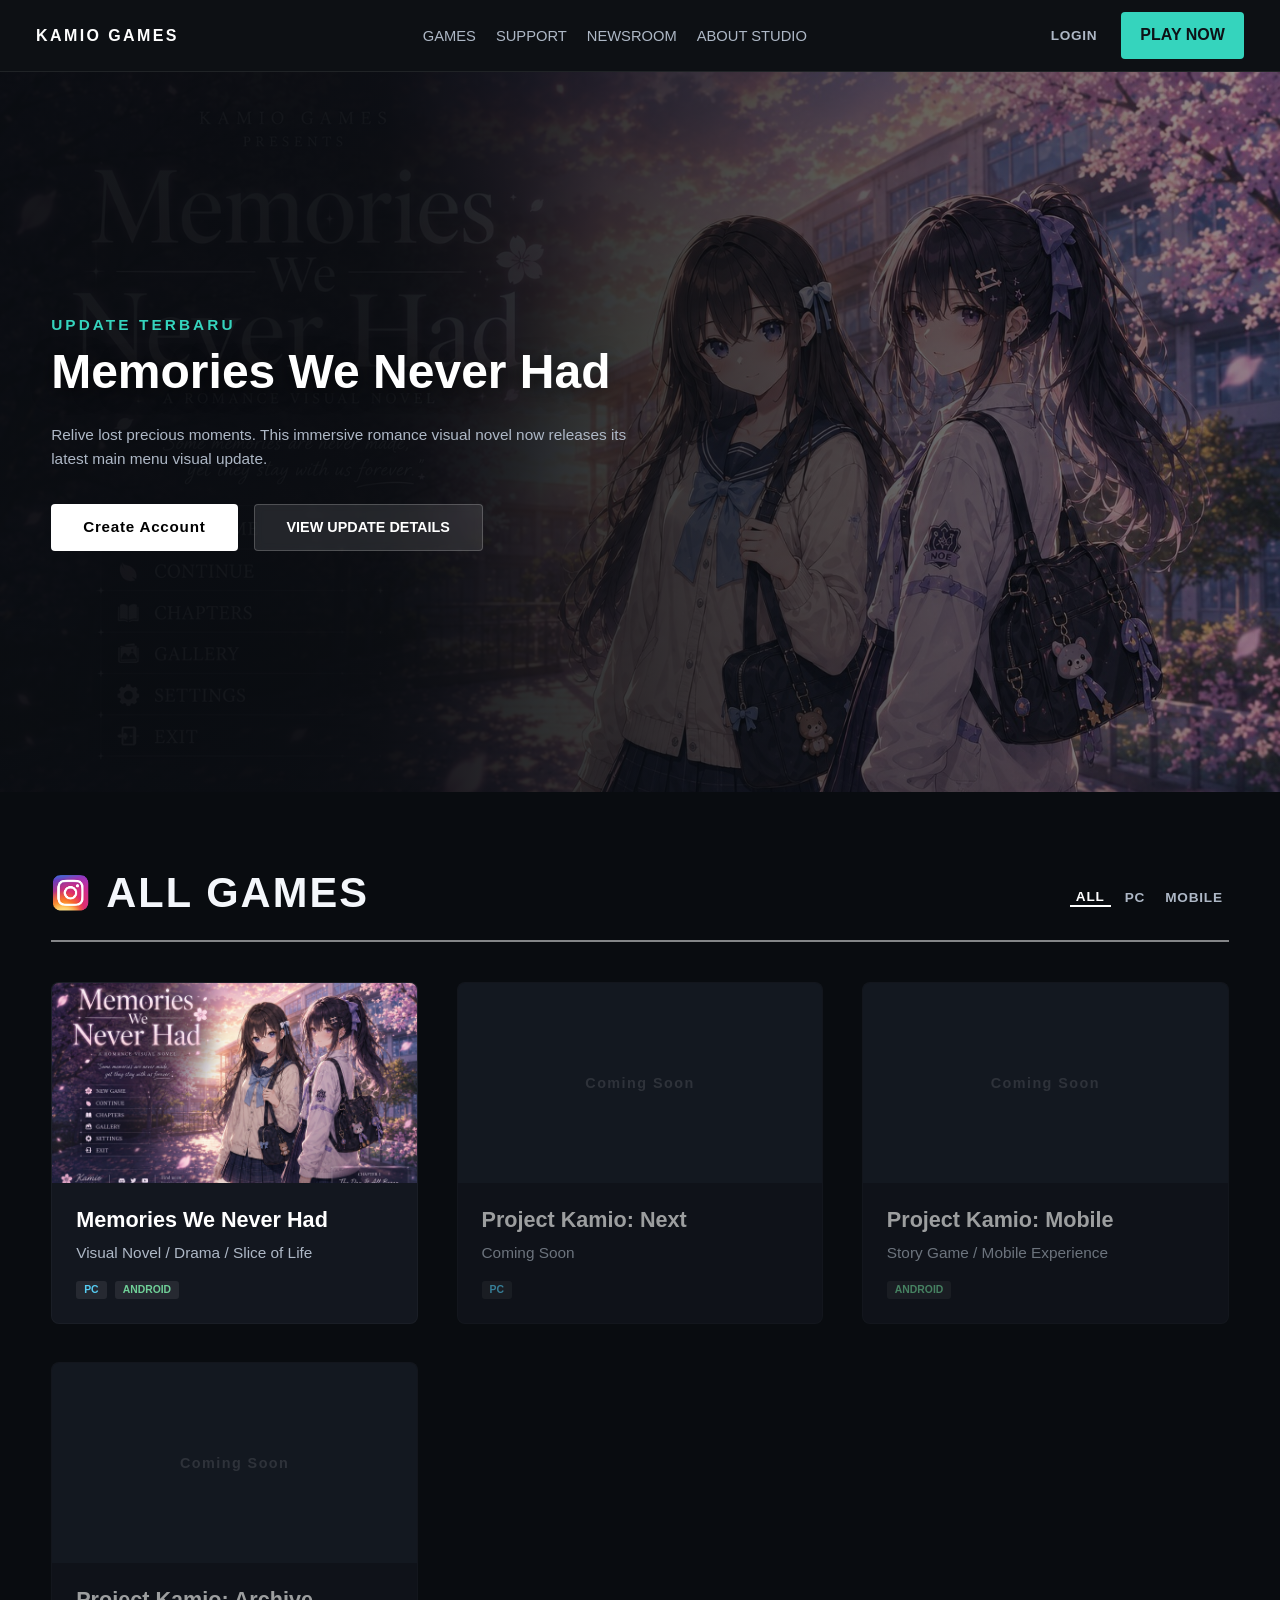
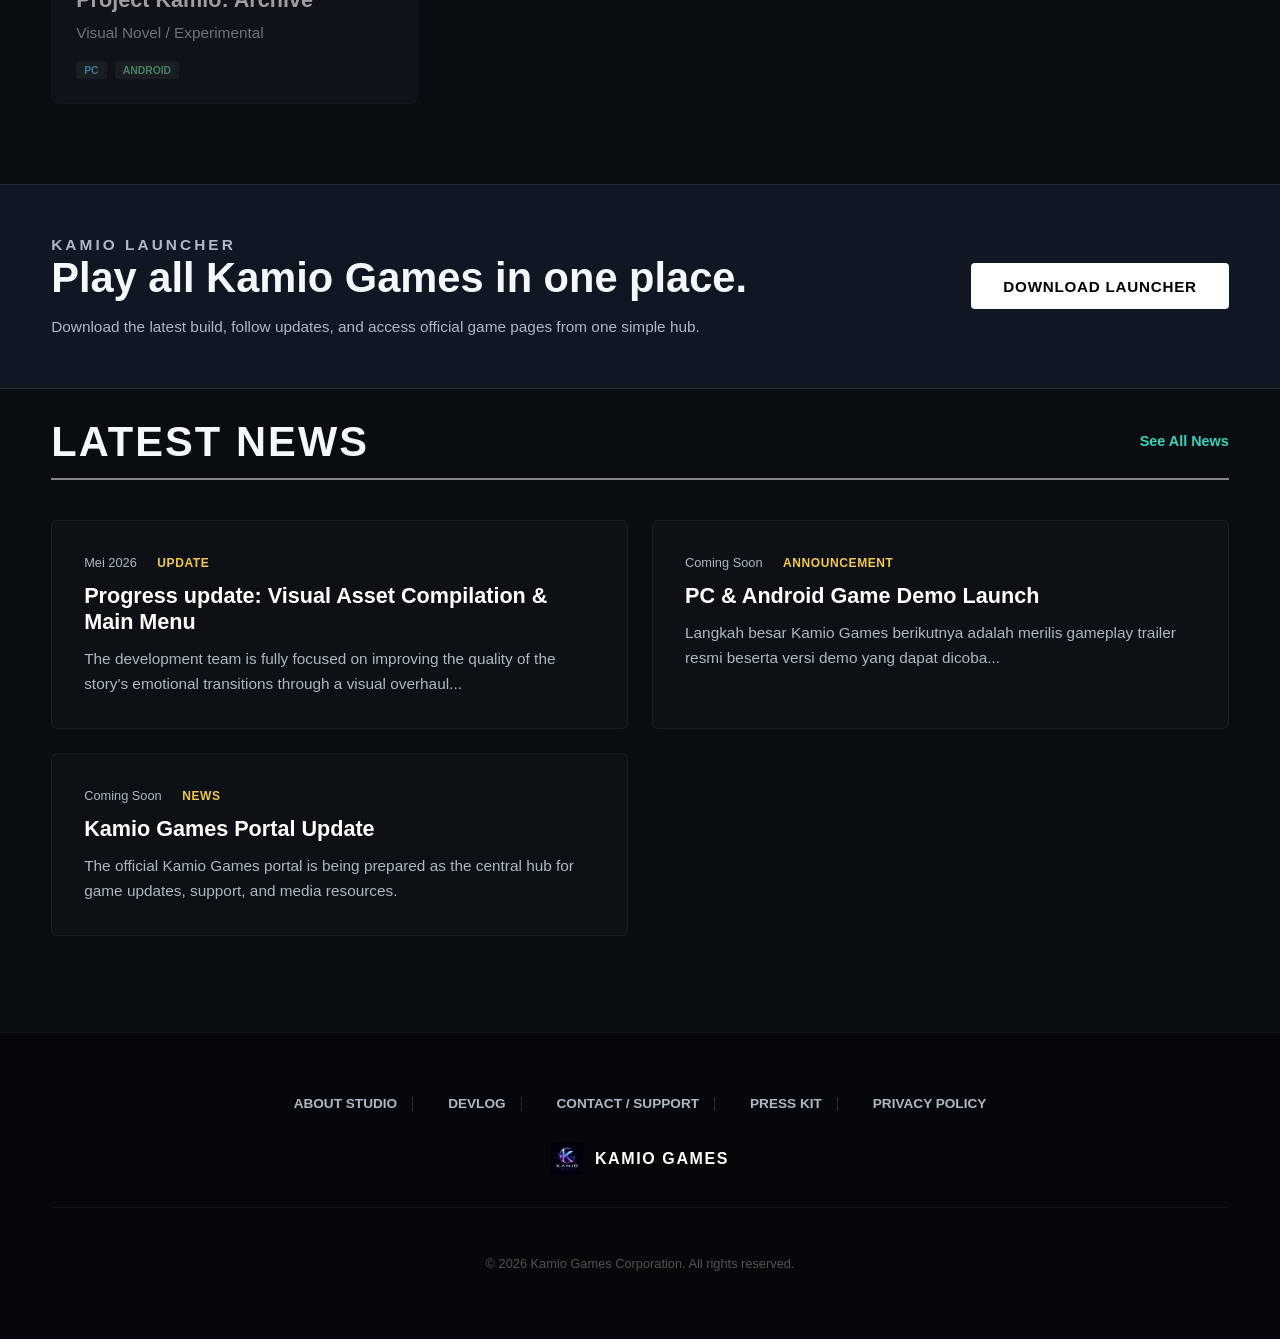
==== Frontend/index.html @ e21f4ccf "revisi tampilan, optimisasi mobile, fitur pop-up di download, dll" ====
<!doctype html>
<html lang="en">
  <head>
    <meta charset="UTF-8" />
    <meta name="viewport" content="width=device-width, initial-scale=1.0" />
    <title>Kamio Games - Official Website</title>
    <link rel="stylesheet" href="styles.css?v=10" />
  </head>
  <body class="home-page">
    <header class="site-header global-navbar">
      <a
        class="brand"
        href="index.html"
        aria-label="Kamio Games"
        style="height: 2.2rem; width: auto; border-radius: 0.3rem"
      >
        <span class="brand-text">KAMIO GAMES</span>
      </a>
      <nav class="main-nav" aria-label="Main navigation">
        <a href="#games-section" class="nav-link">GAMES</a>
        <a href="contact.html" class="nav-link">SUPPORT</a>
        <a href="devlog.html" class="nav-link">NEWSROOM</a>
        <a href="about.html" class="nav-link">ABOUT STUDIO</a>
      </nav>
      <div class="header-right-actions">
        <a class="header-login" href="#">LOGIN</a>
        <a class="header-cta portal-cta" href="#games-section">PLAY NOW</a>
      </div>
    </header>

    <main>
      <section class="portal-hero">
        <div class="portal-hero-overlay"></div>
        <div class="portal-hero-content">
          <p class="hero-tagline">UPDATE TERBARU</p>
          <h1 class="hero-game-title">Memories We Never Had</h1>
          <p class="hero-game-desc">
            Relive lost precious moments. This immersive romance visual novel
            now releases its latest main menu visual update.
          </p>
          <div class="hero-portal-actions">
            <a class="btn-primary-nexon" href="#"
              >Create Account</a
            >
            <a class="btn-secondary-nexon" href="devlog.html"
              >VIEW UPDATE DETAILS</a
            >
          </div>
        </div>
      </section>

      <section id="games-section" class="portal-games-grid-container">
        <div class="section-header-nexon">
          <div class="title-with-logo">
            <img src="../Asset/instagram.png" alt="Logo" class="mini-logo">
            <h2>ALL GAMES</h2>
          </div>
          
          <div class="game-filters">
            <button class="filter-btn active" type="button" data-filter="all">ALL</button>
            <button class="filter-btn" type="button" data-filter="komputer">PC</button>
            <button class="filter-btn" type="button" data-filter="mobile">MOBILE</button>
          </div>
        </div>

        <div class="games-grid-nexon">
          <div class="game-card-nexon" data-platforms="pc mobile">
            <div class="card-img-wrapper">
              <img src="../Asset/main-menu.jpeg" alt="Memories We Never Had" />
              <div class="card-hover-overlay">
                <a href="mwh.html" class="card-btn">Official Site</a>
              </div>
            </div>
            <div class="game-card-info">
              <h3>Memories We Never Had</h3>
              <p>Visual Novel / Drama / Slice of Life</p>
              <div class="platform-tags">
                <span class="tag-pc">PC</span>
                <span class="tag-mobile">ANDROID</span>
              </div>
            </div>
          </div>

          <div class="game-card-nexon item-disabled" data-platforms="pc">
            <div class="card-img-wrapper">
              <div class="placeholder-card-img">Coming Soon</div>
            </div>
            <div class="game-card-info">
              <h3>Project Kamio: Next</h3>
              <p>Coming Soon</p>
              <div class="platform-tags">
                <span class="tag-pc">PC</span>
              </div>
            </div>
          </div>

          <div class="game-card-nexon item-disabled" data-platforms="mobile">
            <div class="card-img-wrapper">
              <div class="placeholder-card-img">Coming Soon</div>
            </div>
            <div class="game-card-info">
              <h3>Project Kamio: Mobile</h3>
              <p>Story Game / Mobile Experience</p>
              <div class="platform-tags">
                <span class="tag-mobile">ANDROID</span>
              </div>
            </div>
          </div>

          <div class="game-card-nexon item-disabled" data-platforms="pc mobile">
            <div class="card-img-wrapper">
              <div class="placeholder-card-img">Coming Soon</div>
            </div>
            <div class="game-card-info">
              <h3>Project Kamio: Archive</h3>
              <p>Visual Novel / Experimental</p>
              <div class="platform-tags">
                <span class="tag-pc">PC</span>
                <span class="tag-mobile">ANDROID</span>
              </div>
            </div>
          </div>
        </div>
      </section>

      <section class="launcher-section">
        <div class="launcher-copy">
          <p class="hero-tagline">KAMIO LAUNCHER</p>
          <h2>Play all Kamio Games in one place.</h2>
          <p>
            Download the latest build, follow updates, and access official game pages from one simple hub.
          </p>
        </div>
        <a class="btn-primary-nexon" href="#">DOWNLOAD LAUNCHER</a>
      </section>

      <section class="portal-news-section">
        <div class="section-header-nexon">
          <h2>LATEST NEWS</h2>
          <a href="devlog.html" class="view-all-news">See All News</a>
        </div>

        <div class="news-list-nexon">
          <article class="news-item-card">
            <span class="news-date">Mei 2026</span>
            <span class="news-category">UPDATE</span>
            <h3>Progress update: Visual Asset Compilation & Main Menu</h3>
            <p>
              The development team is fully focused on improving the quality of
              the story's emotional transitions through a visual overhaul...
            </p>
          </article>

          <article class="news-item-card">
            <span class="news-date">Coming Soon</span>
            <span class="news-category">ANNOUNCEMENT</span>
            <h3>PC & Android Game Demo Launch</h3>
            <p>
              Langkah besar Kamio Games berikutnya adalah merilis gameplay
              trailer resmi beserta versi demo yang dapat dicoba...
            </p>
          </article>

          <article class="news-item-card">
            <span class="news-date">Coming Soon</span>
            <span class="news-category">NEWS</span>
            <h3>Kamio Games Portal Update</h3>
            <p>
              The official Kamio Games portal is being prepared as the central
              hub for game updates, support, and media resources.
            </p>
          </article>
        </div>
      </section>
    </main>

    <footer class="site-footer portal-footer">
      <div class="footer-top-nexon">
        <div class="footer-brand-nexon">
          <img
            class="footer-logo"
            src="../Asset/Kamio-games-logo.jpeg"
            alt="Kamio Games"
          />
          <span>KAMIO GAMES</span>
        </div>
        <nav class="footer-links-nexon" aria-label="Footer navigation">
          <a href="about.html">About Studio</a>
          <a href="devlog.html">Devlog</a>
          <a href="contact.html">Contact / Support</a>
          <a href="press-kit.html">Press Kit</a>
          <a href="privacy.html">Privacy Policy</a>
        </nav>
      </div>
      <div class="footer-bottom-nexon">
        <p>&copy; 2026 Kamio Games Corporation. All rights reserved.</p>
      </div>
    </footer>
    <script src="portal.js?v=3"></script>
  </body>
</html>
---- Frontend/styles.css ----
:root {
  color-scheme: dark;
  --bg: #0e1116;
  --bg-soft: #171c24;
  --bg-panel: #202733;
  --line: #343d4c;
  --text: #f4f7fb;
  --muted: #aeb8c6;
  --accent: #35d4bd;
  --accent-2: #f2c94c;
  --danger: #ff647c;
  --shadow: 0 24px 70px rgba(0, 0, 0, 0.36);
  --pad: clamp(1rem, 4vw, 4rem);
}

* {
  box-sizing: border-box;
}

html {
  scroll-behavior: smooth;
}

body {
  margin: 0;
  background:
    linear-gradient(180deg, rgba(14, 17, 22, 0.86), #0e1116 34rem),
    url("../Asset/main-menu.jpeg");
  background-attachment: fixed;
  background-position: center top;
  background-size: cover;
  color: var(--text);
  font-family:
    Inter,
    ui-sans-serif,
    system-ui,
    -apple-system,
    BlinkMacSystemFont,
    "Segoe UI",
    sans-serif;
}

a {
  color: inherit;
  text-decoration: none;
}

.site-header {
  position: sticky;
  top: 0;
  z-index: 10;
  display: grid;
  grid-template-columns: auto 1fr auto;
  align-items: center;
  gap: 2rem;
  min-height: 4.5rem;
  padding: 0 2.25rem;
  background: rgba(12, 15, 20, 0.92);
  border-bottom: 1px solid rgba(255, 255, 255, 0.08);
  backdrop-filter: blur(16px);
}

.brand,
.footer-brand {
  display: inline-flex;
  align-items: center;
  gap: 0.7rem;
  font-weight: 800;
  letter-spacing: 0;
}

.brand-mark {
  display: grid;
  width: 2rem;
  height: 2rem;
  place-items: center;
  background: linear-gradient(135deg, var(--accent), #3868ff);
  border-radius: 0.4rem;
  color: #081015;
  font-weight: 900;
}

.main-nav,
.site-footer nav {
  display: flex;
  flex-wrap: wrap;
  gap: 1.25rem;
  color: var(--muted);
  font-size: 0.92rem;
}

.main-nav {
  justify-content: center;
}

.main-nav a:hover,
.site-footer a:hover {
  color: var(--text);
}

.header-cta,
.primary-button,
.secondary-button {
  display: inline-flex;
  align-items: center;
  justify-content: center;
  min-height: 2.9rem;
  padding: 0 1.2rem;
  border-radius: 0.45rem;
  font-weight: 800;
}

.header-cta,
.primary-button {
  background: var(--accent);
  color: #061114;
}

.secondary-button {
  border: 1px solid rgba(255, 255, 255, 0.34);
  color: var(--text);
}

main {
  overflow: hidden;
}

.hero,
.preview-section,
.game-strip,
.game-overview,
.media-section,
.devlog,
.about,
.final-cta,
.inner-page {
  width: min(1180px, calc(100% - 2rem));
  margin: 0 auto;
}

.hero {
  display: grid;
  grid-template-columns: minmax(0, 0.95fr) minmax(20rem, 1.05fr);
  align-items: center;
  gap: 4rem;
  min-height: calc(100vh - 4.5rem);
  padding: 5rem 0 4rem;
}

.hero-copy {
  max-width: 38rem;
}

.eyebrow {
  margin: 0 0 0.85rem;
  color: var(--accent);
  font-size: 0.8rem;
  font-weight: 800;
  letter-spacing: 0.12em;
  text-transform: uppercase;
}

h1,
h2,
h3,
p {
  margin-top: 0;
}

h1 {
  margin-bottom: 1.2rem;
  font-size: clamp(3rem, 8vw, 6.8rem);
  line-height: 0.92;
}

h2 {
  margin-bottom: 1rem;
  font-size: clamp(2rem, 4vw, 3.4rem);
  line-height: 1;
}

h3 {
  margin-bottom: 1rem;
  font-size: 1.15rem;
}

.hero-text,
.preview-copy p,
.about p,
.post-list p,
.final-cta p,
.page-hero p,
.content-panel p {
  color: var(--muted);
  font-size: 1.08rem;
  line-height: 1.7;
}

.hero-actions {
  display: flex;
  flex-wrap: wrap;
  gap: 0.9rem;
  margin-top: 2rem;
}

.hero-art {
  min-height: 34rem;
  padding: 1rem;
  background:
    linear-gradient(135deg, rgba(53, 212, 189, 0.22), rgba(242, 201, 76, 0.06)),
    rgba(255, 255, 255, 0.04);
  border: 1px solid rgba(255, 255, 255, 0.12);
  box-shadow: var(--shadow);
}

.art-frame,
.preview-window,
.trailer-card,
.screenshot-row div {
  display: grid;
  place-items: center;
  background:
    linear-gradient(
      135deg,
      rgba(255, 255, 255, 0.12),
      rgba(255, 255, 255, 0.03)
    ),
    var(--bg-panel);
  border: 1px solid rgba(255, 255, 255, 0.12);
  border-radius: 12px;
  overflow: hidden;
  color: var(--text);
  text-align: center;
}

.art-frame {
  height: 100%;
  min-height: 32rem;
  align-content: center;
  gap: 0.7rem;
}

.art-frame span,
.preview-window span,
.trailer-card span {
  font-size: 2rem;
  font-weight: 900;
}

.art-frame small,
.preview-window small {
  max-width: 18rem;
  color: var(--muted);
  line-height: 1.5;
}

.section-heading {
  max-width: 44rem;
  margin-bottom: 2rem;
}

.preview-section {
  display: grid;
  grid-template-columns: minmax(0, 0.75fr) minmax(28rem, 1.25fr);
  align-items: center;
  gap: 2rem;
  padding: 2rem 0 5rem;
}

.preview-copy {
  max-width: 32rem;
}

.preview-window.image-preview {
  width: 100%;
  aspect-ratio: 3 / 2;
  max-height: 34rem;
  display: block;
  overflow: hidden;
}

.preview-window.image-preview img {
  width: 100%;
  height: 100%;
  object-fit: cover;
  object-position: center;
  display: block;
}

.game-strip {
  display: grid;
  grid-template-columns: repeat(4, minmax(0, 1fr));
  gap: 1px;
  overflow: hidden;
  background: rgba(255, 255, 255, 0.12);
  border: 1px solid rgba(255, 255, 255, 0.12);
  border-radius: 0.5rem;
  box-shadow: var(--shadow);
}

.game-strip article {
  display: grid;
  gap: 0.45rem;
  min-height: 7rem;
  padding: 1.4rem;
  background: rgba(23, 28, 36, 0.94);
}

.game-strip span {
  color: var(--accent-2);
  font-size: 0.78rem;
  font-weight: 800;
  letter-spacing: 0.08em;
  text-transform: uppercase;
}

.game-strip strong {
  font-size: 1.25rem;
}

.game-overview,
.media-section,
.devlog,
.about,
.final-cta {
  padding: 5rem 0;
}

.game-grid,
.post-list,
.feature-cards,
.content-grid {
  display: grid;
  grid-template-columns: repeat(2, minmax(0, 1fr));
  gap: 1rem;
}

.info-panel,
.feature-panel,
.feature-cards article,
.post-list article,
.content-panel,
.about,
.final-cta {
  background: rgba(23, 28, 36, 0.9);
  border: 1px solid rgba(255, 255, 255, 0.1);
  border-radius: 0.5rem;
  box-shadow: var(--shadow);
}

.info-panel,
.feature-panel,
.feature-cards article,
.post-list article,
.content-panel {
  padding: 1.5rem;
}

dl,
dd {
  margin: 0;
}

dl {
  display: grid;
  gap: 1rem;
}

dt,
.post-list span {
  color: var(--accent-2);
  font-size: 0.78rem;
  font-weight: 800;
  letter-spacing: 0.08em;
  text-transform: uppercase;
}

dd,
.feature-panel li,
.content-panel li {
  color: var(--muted);
  line-height: 1.6;
}

.feature-panel ul,
.content-panel ul {
  margin: 0;
  padding-left: 1.2rem;
}

.feature-cards {
  grid-template-columns: repeat(3, minmax(0, 1fr));
}

.feature-cards p {
  margin-bottom: 0;
  color: var(--muted);
  line-height: 1.65;
}

.trailer-card {
  aspect-ratio: 16 / 7;
  margin-bottom: 1rem;
}

.screenshot-row {
  display: grid;
  grid-template-columns: repeat(3, minmax(0, 1fr));
  gap: 1rem;
}

.screenshot-row div {
  aspect-ratio: 16 / 10;
  color: var(--muted);
  font-weight: 800;
}

.about {
  display: grid;
  grid-template-columns: 0.8fr 1.2fr;
  gap: 2rem;
  padding: 2rem;
}

.final-cta {
  text-align: center;
  padding: 4rem 2rem;
}

.final-cta .hero-actions {
  justify-content: center;
}

.inner-page {
  padding: 5rem 0;
}

.page-hero {
  display: grid;
  align-content: center;
  min-height: 24rem;
  padding: 5rem 0 3rem;
}

.page-hero h1 {
  max-width: 56rem;
}

.page-hero p {
  max-width: 52rem;
}

.content-grid,
.post-list {
  margin-bottom: 4rem;
}

.legal-copy {
  max-width: 56rem;
}

.site-footer {
  display: grid;
  justify-items: center;
  gap: 1.4rem;
  padding: 3.5rem 1rem;
  background: #0b0d11;
  color: var(--muted);
  text-align: center;
}

.site-footer p {
  margin: 0;
  font-size: 0.86rem;
}

@media (max-width: 820px) {
  .site-header {
    grid-template-columns: 1fr auto;
    gap: 1rem;
    padding: 0.8rem 1rem;
  }

  .main-nav {
    grid-column: 1 / -1;
    justify-content: flex-start;
    order: 3;
  }

  .hero,
  .preview-section,
  .game-strip,
  .game-grid,
  .post-list,
  .about,
  .feature-cards,
  .content-grid {
    grid-template-columns: 1fr;
  }

  .hero {
    gap: 2rem;
    min-height: auto;
    padding-top: 4rem;
  }

  .hero-art,
  .art-frame {
    min-height: 22rem;
  }
}

.screenshot-row {
  display: grid;
  grid-template-columns: repeat(3, minmax(0, 1fr));
  gap: 1rem;
}

.screenshot-row div {
  aspect-ratio: 16 / 10;
  color: var(--muted);
  font-weight: 800;
  border-radius: 24px;
  overflow: hidden;
  border: 1px solid rgba(255, 255, 255, 0.12);
}

.screenshot-row img {
  width: 100%;
  height: auto;
  aspect-ratio: 16 / 10;
  object-fit: cover;
  display: block;
  border-radius: 24px;
  transition: transform 0.3s ease;
  cursor: pointer;
}

.screenshot-row img:hover {
  transform: scale(1.04);
}

.section-label::before,
.hero.section-label::before {
  top: 1rem;
}

.download-page {
  background:
    linear-gradient(180deg, rgba(14, 17, 22, 0.35), rgba(14, 17, 22, 0.96)),
    url("../Asset/main-menu.jpeg");
  background-position: center;
  background-size: cover;
  background-attachment: fixed;
}

.download-hero {
  display: grid;
  place-items: center;
  min-height: calc(100vh - 4.5rem);
  padding: 4rem 1rem;
  text-align: center;
}

.download-hero-content {
  width: min(920px, 100%);
}

.download-hero p {
  max-width: 42rem;
  margin-left: auto;
  margin-right: auto;
  color: var(--muted);
  font-size: 1.08rem;
  line-height: 1.7;
}

.download-actions {
  display: flex;
  flex-wrap: wrap;
  gap: 1rem;
  margin-top: 2rem;
}

.download-actions-center {
  justify-content: center;
}

.download-button {
  display: inline-flex;
  align-items: center;
  gap: 0.75rem;
  min-width: 18rem;
  min-height: 5.6rem;
  padding: 1rem 1.4rem;
  border-radius: 0.45rem;
  font-weight: 900;
  text-transform: uppercase;
  box-shadow: 0 18px 45px rgba(0, 0, 0, 0.32);
  transition:
    transform 0.2s ease,
    box-shadow 0.2s ease,
    filter 0.2s ease;
}

.download-button:hover {
  transform: translateY(-3px);
  box-shadow: 0 24px 55px rgba(0, 0, 0, 0.42);
  filter: brightness(1.04);
}

.download-button strong {
  display: block;
  font-size: 1.1rem;
  line-height: 1.1;
  letter-spacing: 0.04em;
}

.download-button small {
  display: block;
  margin-top: 0.25rem;
  font-size: 0.78rem;
  color: rgba(255, 255, 255, 0.72);
  text-transform: none;
}

.download-icon {
  display: grid;
  place-items: center;
  width: 2.4rem;
  height: 2.4rem;
  flex: 0 0 auto;
  border-radius: 0.35rem;
  background: rgba(0, 0, 0, 0.22);
  color: #ffffff;
  font-size: 0.85rem;
  font-weight: 950;
}

.download-icon img {
  width: 1.65rem;
  height: 1.65rem;
  object-fit: contain;
}

.android-download {
  background: #35d4bd;
  color: #061114;
}

.android-download small {
  color: rgba(6, 17, 20, 0.72);
}

.android-download .download-icon {
  background: rgba(6, 17, 20, 0.16);
  color: #061114;
}

.windows-download {
  background: #f2c94c;
  color: #12100a;
}

.windows-download small {
  color: rgba(18, 16, 10, 0.72);
}

.windows-download .download-icon {
  background: rgba(18, 16, 10, 0.16);
  color: #12100a;
}

.download-section {
  width: min(1180px, calc(100% - 2rem));
  margin: 0 auto;
  padding: 5rem 2rem;
  text-align: center;
  background:
    linear-gradient(180deg, rgba(14, 17, 22, 0.74), rgba(14, 17, 22, 0.92)),
    url("main-menu.jpeg");
  background-position: center;
  background-size: cover;
  border: 1px solid rgba(255, 255, 255, 0.12);
  border-radius: 0.5rem;
  box-shadow: var(--shadow);
}

.download-section p {
  max-width: 42rem;
  margin-left: auto;
  margin-right: auto;
  color: var(--muted);
}

@media (max-width: 620px) {
  .download-actions {
    flex-direction: column;
  }

  .download-button {
    width: 100%;
    min-width: 0;
  }
}

.footer-logo {
  width: 2rem;
  height: 2rem;
  object-fit: cover;
  border-radius: 0.4rem;
}

.contact-body {
  background:
    linear-gradient(180deg, rgba(14, 17, 22, 0.35), rgba(14, 17, 22, 0.96)),
    url("../Asset/main-menu.jpeg") center / cover fixed;
}

.contact-page {
  min-height: 100vh;
  display: grid;
  align-items: center;
  padding: 5rem 2rem;
  overflow: hidden;
}

.contact-page::before {
  content: "";
  position: fixed;
  inset: 0;
  pointer-events: none;
}

.contact-shell {
  position: relative;
  z-index: 1;
  width: min(1120px, 100%);
  margin: 0 auto;
  display: grid;
  grid-template-columns: minmax(18rem, 0.72fr) minmax(22rem, 1fr);
  gap: clamp(2rem, 6vw, 5rem);
  align-items: center;
}

.contact-copy {
  max-width: 30rem;
}

.contact-copy h1 {
  margin-bottom: 1.25rem;
  font-size: clamp(4.5rem, 10vw, 8.5rem);
  line-height: 0.86;
}

.contact-copy p:not(.eyebrow) {
  color: rgba(244, 247, 251, 0.74);
  font-size: 1.08rem;
  line-height: 1.8;
}

.contact-board {
  display: grid;
  gap: 1rem;
  padding: 1rem;
  border: 1px solid rgba(255, 255, 255, 0.12);
  border-radius: 0.5rem;
  background:
    linear-gradient(
      135deg,
      rgba(255, 255, 255, 0.1),
      rgba(255, 255, 255, 0.03)
    ),
    rgba(15, 20, 29, 0.66);
  box-shadow: var(--shadow);
  backdrop-filter: blur(18px);
}

.support-card,
.social-grid a {
  border: 1px solid rgba(255, 255, 255, 0.1);
  background: rgba(13, 18, 27, 0.76);
  transition:
    transform 0.2s ease,
    border-color 0.2s ease,
    background 0.2s ease;
}

.support-card:hover,
.social-grid a:hover {
  transform: translateY(-3px);
  border-color: rgba(53, 212, 189, 0.58);
  background: rgba(24, 34, 45, 0.86);
}

.support-card {
  display: grid;
  gap: 0.65rem;
  min-height: 13rem;
  padding: clamp(1.4rem, 4vw, 2rem);
  border-left: 0.32rem solid var(--accent);
}

.support-card span,
.social-grid span {
  color: var(--accent-2);
  font-size: 0.76rem;
  font-weight: 900;
  letter-spacing: 0.1em;
  text-transform: uppercase;
}

.support-card strong {
  color: var(--text);
  font-size: clamp(1.55rem, 4vw, 2.6rem);
  line-height: 1.05;
}

.support-card small {
  max-width: 28rem;
  color: rgba(244, 247, 251, 0.62);
  font-size: 0.98rem;
  line-height: 1.6;
}

.social-grid {
  display: grid;
  grid-template-columns: repeat(3, minmax(0, 1fr));
  gap: 1rem;
}

.social-grid a {
  display: grid;
  gap: 0.35rem;
  min-height: 8rem;
  align-content: end;
  padding: 1.1rem;
  border-radius: 0.4rem;
}

.social-grid strong {
  color: var(--text);
  font-size: 1.05rem;
}

@media (max-width: 820px) {
  .contact-page {
    min-height: auto;
    padding: 4rem 1rem;
  }

  .contact-shell {
    grid-template-columns: 1fr;
  }

  .contact-copy h1 {
    font-size: clamp(4rem, 20vw, 6rem);
  }

  .social-grid {
    grid-template-columns: 1fr;
  }
}

.home-page {
  background: #090c10;
  font-family: "Inter", sans-serif;
}

.global-navbar {
  background: rgba(14, 17, 22, 0.95) !important;
  border-bottom: 1px solid rgba(255, 255, 255, 0.08);
  backdrop-filter: blur(10px);
}

.brand-text {
  font-weight: 900 !important;
  letter-spacing: 0.15em;
  color: #fff;
}

.header-right-actions {
  display: flex;
  align-items: center;
  gap: 1.5rem;
}

.header-login {
  color: var(--muted);
  font-size: 0.85rem;
  font-weight: 700;
  letter-spacing: 0.05em;
  transition: color 0.2s;
}

.header-login:hover {
  color: #fff;
}

.portal-cta {
  background: var(--accent) !important;
  color: #0e1116;
  font-weight: 800 !important;
  border-radius: 4px !important;
  padding: 0.5rem 1.2rem !important;
}

.portal-hero {
  position: relative;
  height: 80vh;
  min-height: 500px;
  display: flex;
  align-items: center;
  padding: 0 var(--pad);
  background:
    linear-gradient(
      90deg,
      rgba(9, 12, 16, 0.95) 30%,
      rgba(9, 12, 16, 0.4) 100%
    ),
    url("../Asset/main-menu.jpeg") no-repeat center top;
  background-size: cover;
  overflow: hidden;
}

.portal-hero-content {
  position: relative;
  z-index: 2;
  max-width: 600px;
}

.hero-tagline {
  color: var(--accent);
  font-weight: 800;
  letter-spacing: 0.2em;
  font-size: 0.9rem;
  margin-bottom: 0.5rem;
}

.hero-game-title {
  font-size: clamp(2.5rem, 5vw, 4rem);
  line-height: 1.1;
  font-weight: 900;
  margin: 0 0 1.5rem 0;
  color: #fff;
  text-shadow: 0 4px 20px rgba(0, 0, 0, 0.6);
}

.hero-game-desc {
  color: var(--muted);
  font-size: 1.1rem;
  line-height: 1.6;
  margin-bottom: 2rem;
}

.hero-portal-actions {
  display: flex;
  gap: 1rem;
  flex-wrap: wrap;
}

.btn-primary-nexon {
  background: #fff;
  color: #000;
  padding: 0.9rem 2rem;
  font-weight: 800;
  font-size: 0.95rem;
  border-radius: 4px;
  letter-spacing: 0.05em;
  transition:
    transform 0.2s,
    background-color 0.2s;
}

.btn-primary-nexon:hover {
  background: var(--accent);
  transform: translateY(-2px);
}

.btn-secondary-nexon {
  background: rgba(255, 255, 255, 0.1);
  color: #fff;
  padding: 0.9rem 2rem;
  font-weight: 700;
  font-size: 0.9rem;
  border-radius: 4px;
  backdrop-filter: blur(5px);
  border: 1px solid rgba(255, 255, 255, 0.2);
  transition: background 0.2s;
}

.btn-secondary-nexon:hover {
  background: rgba(255, 255, 255, 0.1);
}

.portal-games-grid-container {
  padding: 5rem var(--pad);
  max-width: 1300px;
  margin: 0 auto;
}

.section-header-nexon {
  display: flex;
  justify-content: space-between;
  align-items: center;
  border-bottom: 2px solid rgba(255, 255, 255, 0.5);
  padding-bottom: 1rem;
  margin-bottom: 2.5rem;
}

.section-header-nexon h2 {
  font-size: 1.75rem;
  font-weight: 900;
  letter-spacing: 0.05em;
  margin: 0;
}

.game-filters {
  display: flex;
  gap: 0.5rem;
}

.filter-btn {
  background: transparent;
  border: none;
  color: var(--muted);
  font-weight: 700;
  font-size: 0.85rem;
  cursor: pointer;
  letter-spacing: 0.05rem;
  transition: color 0.2s;
}

.filter-btn.active,
.filter-btn:hover {
  color: #fff;
  border-bottom: 2px solid #fff;
}

.games-grid-nexon {
  display: grid;
  grid-template-columns: repeat(auto-fill, minmax(320px, 1fr));
  gap: clamp(1.5rem, 3vw, 2.5rem);
}

.game-card-nexon {
  background: #13171f;
  border-radius: 8px;
  overflow: hidden;
  border: 1px solid rgba(255, 255, 255, 0.03);
  transition:
    transform 0.3s,
    box-shadow 0.3s;
}

.game-card-nexon:hover {
  transform: translateY(-6px);
  box-shadow: 0 15px 35px rgba(0, 0, 0, 0.5);
  border-color: rgba(53, 212, 189, 0.3);
}

.card-img-wrapper {
  position: relative;
  height: 200px;
  background: #1a202c;
  overflow: hidden;
}

.card-img-wrapper img {
  width: 100%;
  height: 100%;
  object-fit: cover;
  transition: transform 0.5s;
}

.game-card-nexon:hover .card-img-wrapper img {
  transform: scale(1.05);
}

.card-hover-overlay {
  position: absolute;
  top: 0;
  left: 0;
  width: 100%;
  height: 100%;
  background: rgba(9, 12, 16, 0.8);
  display: flex;
  align-items: center;
  justify-content: center;
  opacity: 0;
  transition: opacity 0.25s;
}

.card-img-wrapper:hover .card-hover-overlay {
  opacity: 1;
}

.card-btn {
  background: var(--accent);
  color: #000;
  padding: 0.6rem 1.5rem;
  font-weight: 800;
  font-size: 0.85rem;
  border-radius: 4px;
}

.placeholder-card-img {
  width: 100%;
  height: 100%;
  display: flex;
  align-items: center;
  justify-content: center;
  color: rgba(255, 255, 255, 0.2);
  font-weight: 700;
  letter-spacing: 0.1em;
  font-size: 0.9rem;
}

.game-card-info {
  padding: 1.5rem;
}

.game-card-info h3 {
  margin: 0 0 0.5rem 0;
  font-size: 1.2rem;
  color: #fff;
}

.game-card-info p {
  margin: 0 0 1rem 0;
  color: var(--muted);
  font-size: 0.85rem;
}

.platform-tags {
  display: flex;
  gap: 0.5rem;
}

.platform-tags span {
  font-size: 0.65rem;
  font-weight: 800;
  padding: 0.2rem 0.5rem;
  border-radius: 3px;
  background: rgba(255, 255, 255, 0.08);
}

.tag-pc {
  color: #56ccf2;
}
.tag-mobile {
  color: #6fcf97;
}
.item-disabled {
  opacity: 0.6;
}

.game-card-nexon.is-hidden {
  display: none;
}

.portal-news-section {
  padding: 2rem var(--pad) 6rem var(--pad);
  max-width: 1300px;
  margin: 0 auto;
}

.view-all-news {
  color: var(--accent);
  font-size: 0.9rem;
  font-weight: 700;
}

.news-list-nexon {
  display: grid;
  grid-template-columns: repeat(auto-fit, minmax(450px, 1fr));
  gap: 1.5rem;
}

@media (max-width: 600px) {
  .news-list-nexon {
    grid-template-columns: 1fr;
  }
}

.news-item-card {
  background: rgba(255, 255, 255, 0.02);
  border: 1px solid rgba(255, 255, 255, 0.05);
  padding: 2rem;
  border-radius: 6px;
  cursor: pointer;
  transition:
    background 0.2s,
    border-color 0.2s;
}

.news-item-card:hover {
  background: rgba(255, 255, 255, 0.04);
  border-color: rgba(255, 255, 255, 0.1);
}

.news-date {
  color: var(--muted);
  font-size: 0.8rem;
  margin-right: 1rem;
}

.news-category {
  color: var(--accent-2);
  font-weight: 800;
  font-size: 0.75rem;
  letter-spacing: 0.05em;
}

.news-item-card h3 {
  margin: 0.75rem 0;
  color: #fff;
  font-size: 1.2rem;
}

.news-item-card p {
  margin: 0;
  color: var(--muted);
  font-size: 0.9rem;
  line-height: 1.5;
}

.portal-footer {
  background: #05070a !important;
  border-top: 1px solid rgba(255, 255, 255, 0.05);
  padding: 4rem var(--pad) !important;
}

.footer-top-nexon {
  width: min(1300px, 100%);
  display: flex;
  flex-direction: column;
  align-items: center;
  gap: 1.5rem;
  margin-bottom: 1.5rem;
  border-bottom: 1px solid rgba(255, 255, 255, 0.05);
  padding-bottom: 2rem;
}

.footer-links-nexon {
  display: flex;
  justify-content: center;
  flex-wrap: wrap;
  gap: 0;
  order: 1;
}

.footer-links-nexon a {
  font-size: 0.85rem;
  color: var(--muted);
  font-weight: 600;
  text-transform: uppercase;
  padding: 0 15px;
  border-right: 1px solid rgba(255, 255, 255, 0.15);
  line-height: 1;
  margin-bottom: 0.5rem;
  transition: color 0.2s;
}

.footer-links-nexon a:last-child {
  border-right: none;
}

.footer-links-nexon a:hover {
  color: #fff;
}

.footer-brand-nexon {
  display: flex;
  align-items: center;
  gap: 0.75rem;
  font-weight: 900;
  letter-spacing: 0.1em;
  color: #fff;
  order: 2;
}

.footer-logo {
  height: 2rem;
  border-radius: 4px;
}


.footer-bottom-nexon p {
  color: rgba(255, 255, 255, 0.3);
  font-size: 0.8rem !important;
  line-height: 1.6;
  margin: 0;
  text-align: center;
}

.launcher-section {
  max-width: 1300px;
  margin: 0 auto;
  padding: 3rem var(--pad);
  display: flex;
  justify-content: space-between;
  align-items: center;
  gap: 2rem;
  background: #111722;
  border-top: 1px solid rgba(255, 255, 255, 0.08);
  border-bottom: 1px solid rgba(255, 255, 255, 0.08);
}

.launcher-copy {
  max-width: 44rem;
}

.launcher-copy h2 {
  margin: 0 0 1rem;
  font-size: clamp(1.8rem, 3vw, 2.8rem);
}

.launcher-copy p {
  margin: 0;
  color: var(--muted);
  line-height: 1.6;
}

@media (max-width: 720px) {
  .launcher-section {
    flex-direction: column;
    align-items: flex-start;
  }
}

@media (max-width: 820px) {
  .header-right-actions {
    justify-content: flex-end;
  }

  .section-header-nexon {
    align-items: flex-start;
    flex-direction: column;
    gap: 1rem;
  }
}

@media screen and (max-width: 768px) {
  :root {
    --pad: 1.25rem;
  }

  .global-navbar {
    height: 60px;
    padding: 0 1rem !important;
  }

  .global-navbar .main-nav {
    display: none !important;
  }

  .header-right-actions {
    gap: 0.5rem;
  }

  .header-login {
    font-size: 0.8rem;
  }

  .portal-cta {
    padding: 0.4rem 0.8rem !important;
    font-size: 0.75rem !important;
  }

  .portal-hero {
    height: 60vh;
    min-height: 400px;
    padding: 2rem 1.25rem;
    display: flex;
    align-items: flex-end;
  }

  .portal-hero-content {
    max-width: 100%;
    text-align: left;
  }

  .portal-hero-content h1,
  .hero-game-title {
    font-size: 1.8rem !important;
    line-height: 1.2;
    margin-bottom: 0.75rem;
  }

  .portal-hero-content p {
    font-size: 0.9rem !important;
    line-height: 1.4;
  }

  #games-section {
    padding: 2.5rem 1.25rem !important;
  }

  .games-grid-nexon {
    grid-template-columns: 1fr !important;
    gap: 1.5rem;
  }

  .game-card-nexon {
    max-width: 100%;
  }

  .card-img-wrapper {
    height: 160px;
  }

  .game-card-info h3 {
    font-size: 1.1rem !important;
  }

  .game-card-info p {
    font-size: 0.85rem !important;
  }

  .portal-news-section {
    padding: 2rem 1.25rem 4rem 1.25rem !important;
  }

  .news-list-nexon {
    grid-template-columns: 1fr !important;
    gap: 1rem;
  }

  .news-item-card {
    padding: 1.25rem !important;
  }

  .news-item-card h3 {
    font-size: 1.05rem !important;
    margin: 0.5rem 0;
  }

  .news-item-card p {
    font-size: 0.85rem !important;
  }

  .portal-footer {
    padding: 2.5rem 1.25rem !important;
  }

/*
  .footer-top-nexon {
    flex-direction: column;
    align-items: flex-start;
    gap: 1.5rem;
  }

  .footer-links-nexon {
    flex-direction: column;
    gap: 0.8rem;
  }
*/

  .footer-links-nexon a {
    font-size: 0.8rem;
  }
}

h1 { font-size: clamp(2.2rem, 5vw, 4rem) !important; }
h2 { font-size: clamp(1.6rem, 3.5vw, 2.6rem) !important; }
h3 { font-size: clamp(1.1rem, 2vw, 1.35rem) !important; }

.contact-copy h1 { font-size: clamp(3rem, 6vw, 5.5rem) !important; }

.hero-game-title { font-size: clamp(1.8rem, 4vw, 3rem) !important; }

.support-card strong { font-size: clamp(1.2rem, 2.5vw, 1.8rem) !important; }

p, .hero-text, .preview-copy p, .about p, .post-list p, .final-cta p, .page-hero p, .content-panel p, .hero-game-desc {
    font-size: clamp(0.95rem, 1.2vw, 1.05rem) !important;
    line-height: 1.6 !important;
}

@media screen and (max-width: 768px) {
    body, main {
        overflow-x: hidden !important;
        width: 100% !important;
    }

    .portal-hero, .portal-games-grid-container, .portal-news-section, .launcher-section, .footer-top-nexon, .download-section {
        padding-left: 1.25rem !important;
        padding-right: 1.25rem !important;
    }

    .portal-hero {
        height: auto !important;
        min-height: 70vh !important;
        padding-top: 6rem !important;
        padding-bottom: 3rem !important;
        align-items: center !important;
    }

    .hero-portal-actions, .download-actions {
        flex-direction: column !important;
        width: 100% !important;
        gap: 0.8rem !important;
    }
    .hero-portal-actions a, .download-actions a {
        width: 100% !important;
        text-align: center !important;
        justify-content: center !important;
    }

    .games-grid-nexon, .news-list-nexon, .feature-cards, .screenshot-row, .game-strip {
        grid-template-columns: 1fr !important;
        gap: 1.25rem !important;
    }

    .site-header {
        padding: 0.5rem 1rem !important;
        gap: 0.5rem !important;
    }
    .header-right-actions {
        gap: 0.75rem !important;
    }
    .header-cta, .portal-cta {
        padding: 0.4rem 0.8rem !important;
        font-size: 0.75rem !important;
        min-height: 0 !important;
    }

    .header-cta, .portal-cta {
        padding: 0.4rem 0.8rem !important;
        font-size: 0.75rem !important;
        min-height: 0 !important;
    }

    .game-filters {
        flex-wrap: wrap !important;
    }

    .filter-btn {
        display: inline-block !important;
    }
}

.title-with-logo {
  display: flex;
  align-items: center;
  gap: 15px;
  margin-bottom: 10px;
}

.mini-logo {
  height: 40px;
  width: auto;
  object-fit: contain;
}

@media screen and (max-width: 768px) {
  .mini-logo {
    height: 30px;
  }
}

.popup-overlay {
    position: fixed; top: 0; left: 0; width: 100%; height: 100%;
    background: rgba(0, 0, 0, 0.9); display: flex;
    justify-content: center; align-items: center; z-index: 9999;
}
.popup-content {
    background: #202733; padding: 2rem; border-radius: 12px;
    text-align: center; max-width: 400px; border: 1px solid #35d4bd;
    color: white;
}
.close-btn {
    margin-top: 1rem; padding: 0.6rem 1.5rem; cursor: pointer;
    background: #35d4bd; color: #0e1116; border: none;
    border-radius: 4px; font-weight: bold;
}
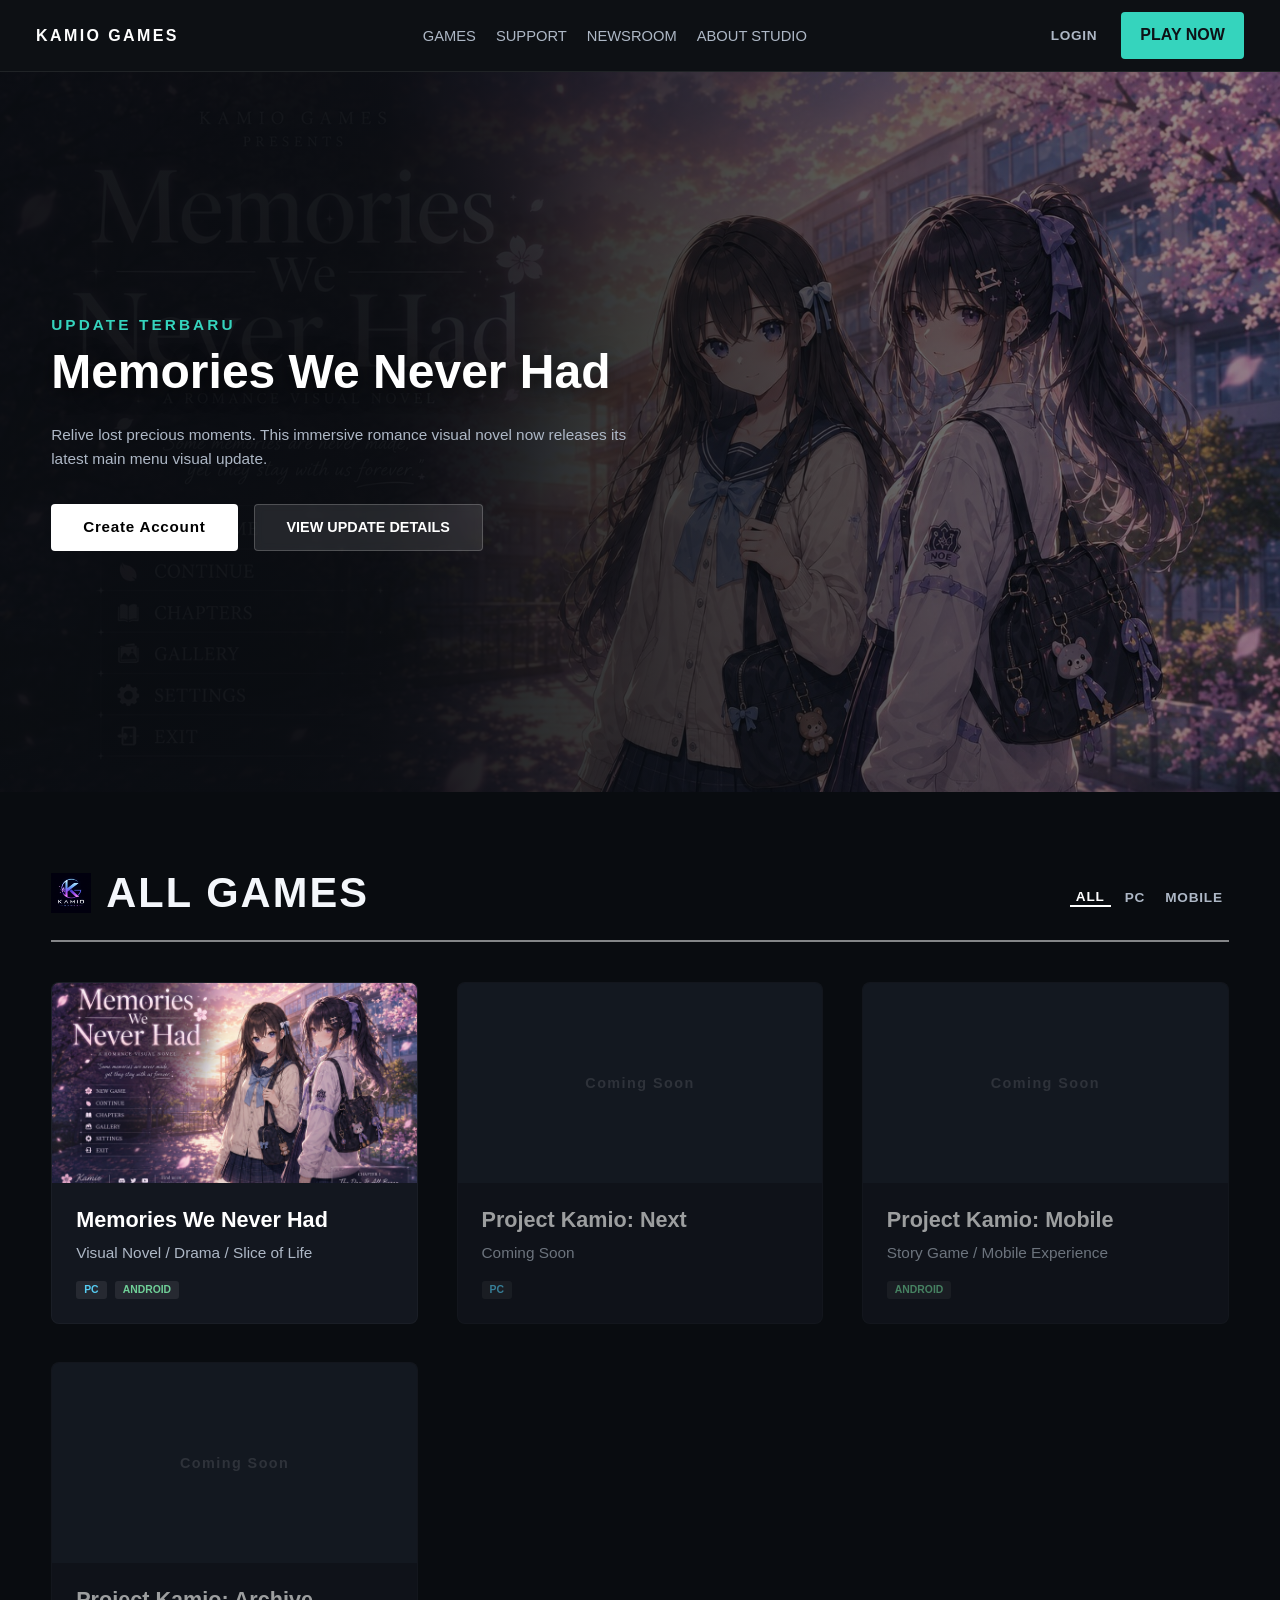
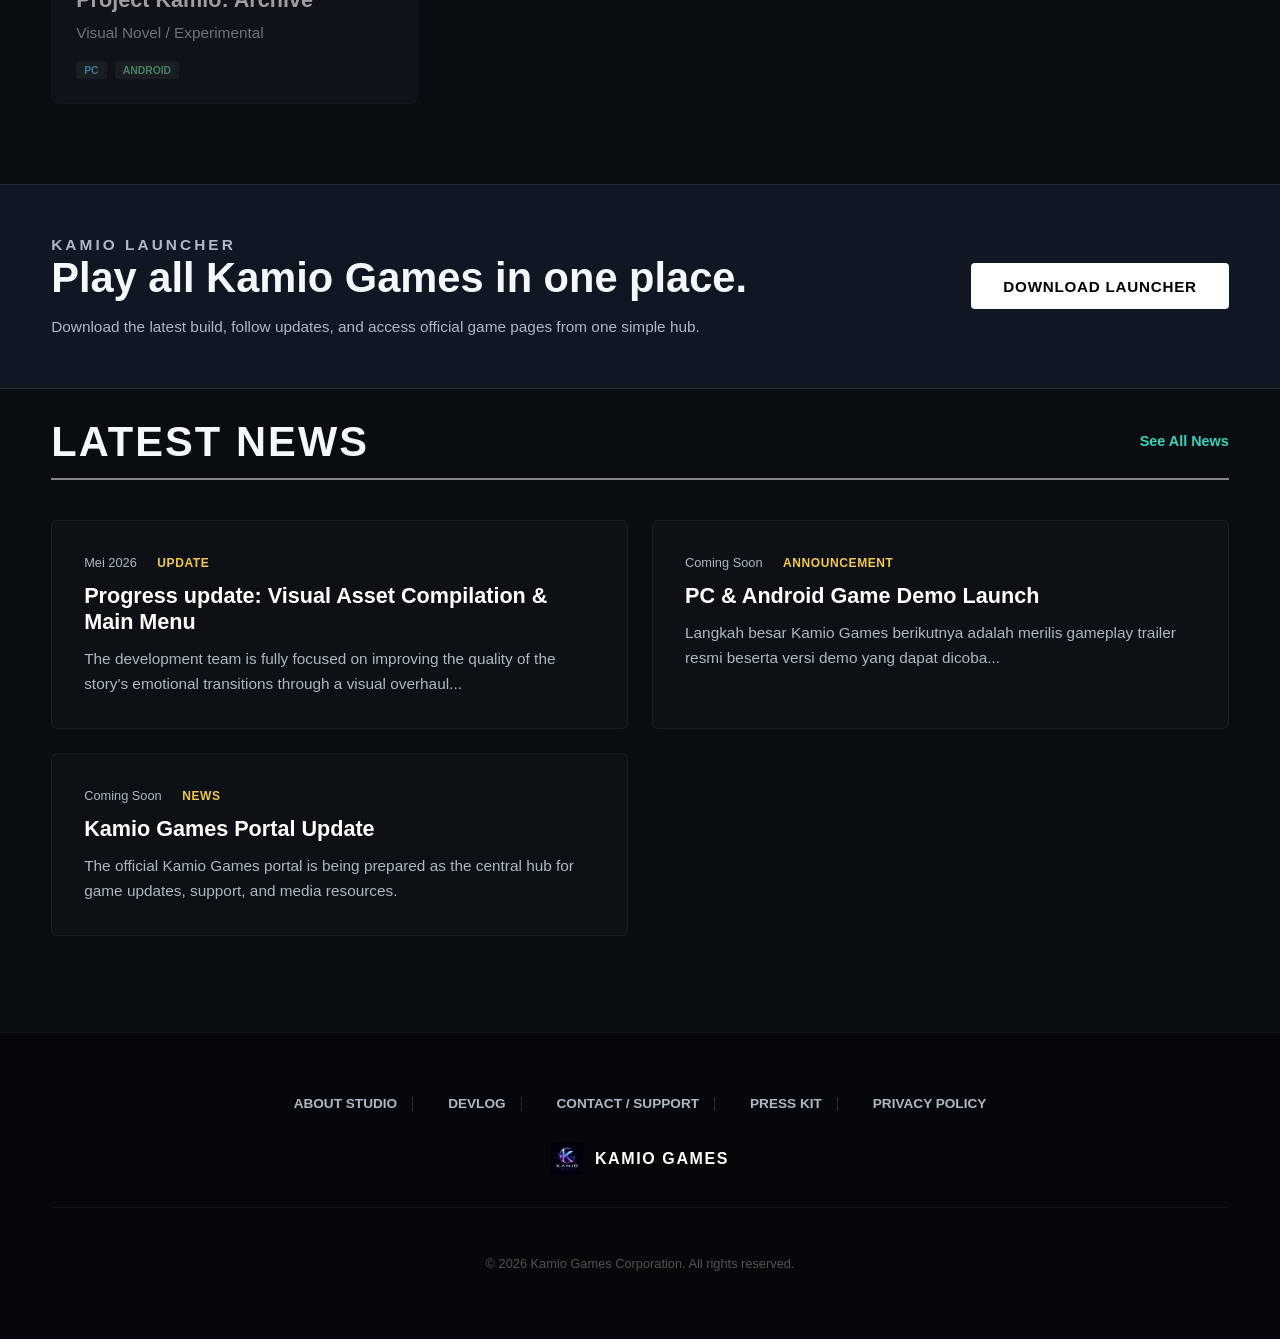
==== commit 02ef4a9b: "revisi asli" ====
--- a/Frontend/index.html
+++ b/Frontend/index.html
@@ -52,10 +52,10 @@
       <section id="games-section" class="portal-games-grid-container">
         <div class="section-header-nexon">
           <div class="title-with-logo">
-            <img src="../Asset/instagram.png" alt="Logo" class="mini-logo">
+            <img src="../Asset/Kamio-games-logo.jpeg" alt="Logo" class="mini-logo">
             <h2>ALL GAMES</h2>
           </div>
-          
+
           <div class="game-filters">
             <button class="filter-btn active" type="button" data-filter="all">ALL</button>
             <button class="filter-btn" type="button" data-filter="komputer">PC</button>
--- a/Frontend/styles.css
+++ b/Frontend/styles.css
@@ -1574,3 +1574,4 @@
     background: #35d4bd; color: #0e1116; border: none;
     border-radius: 4px; font-weight: bold;
 }
+
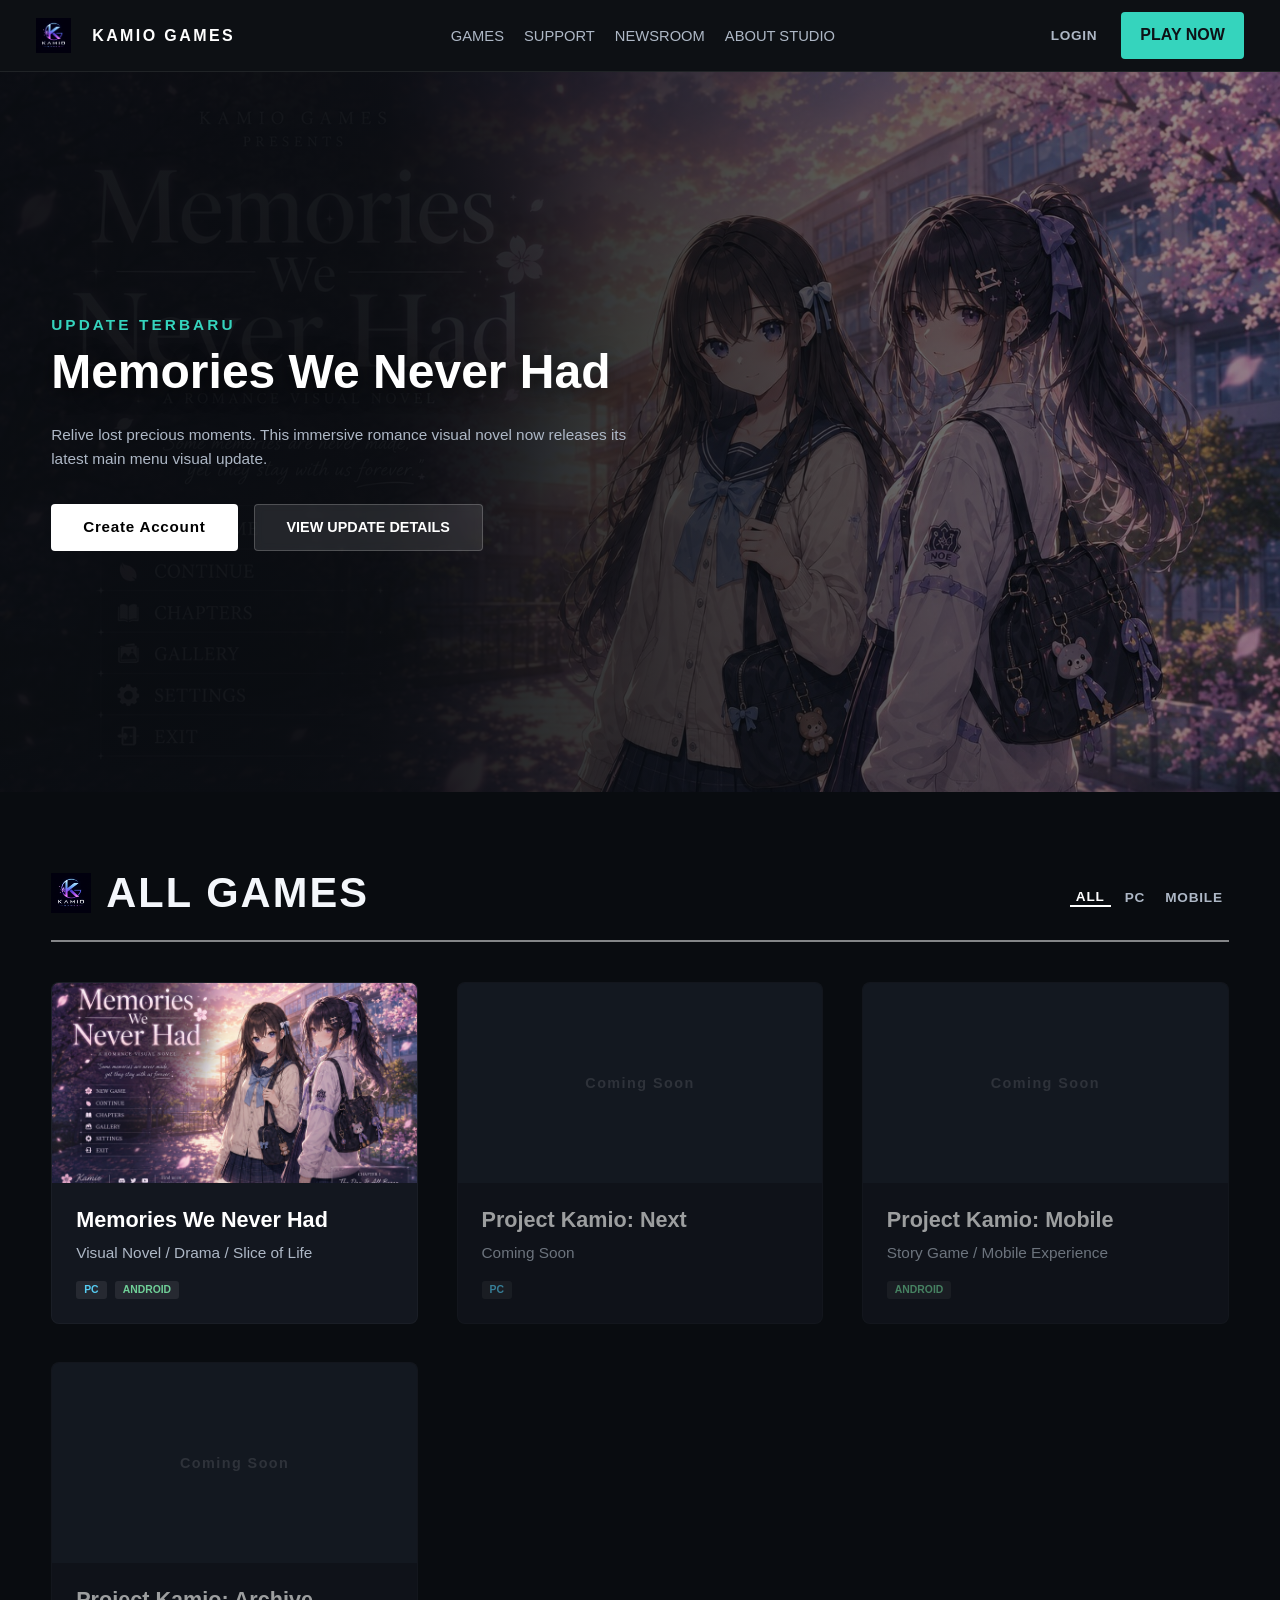
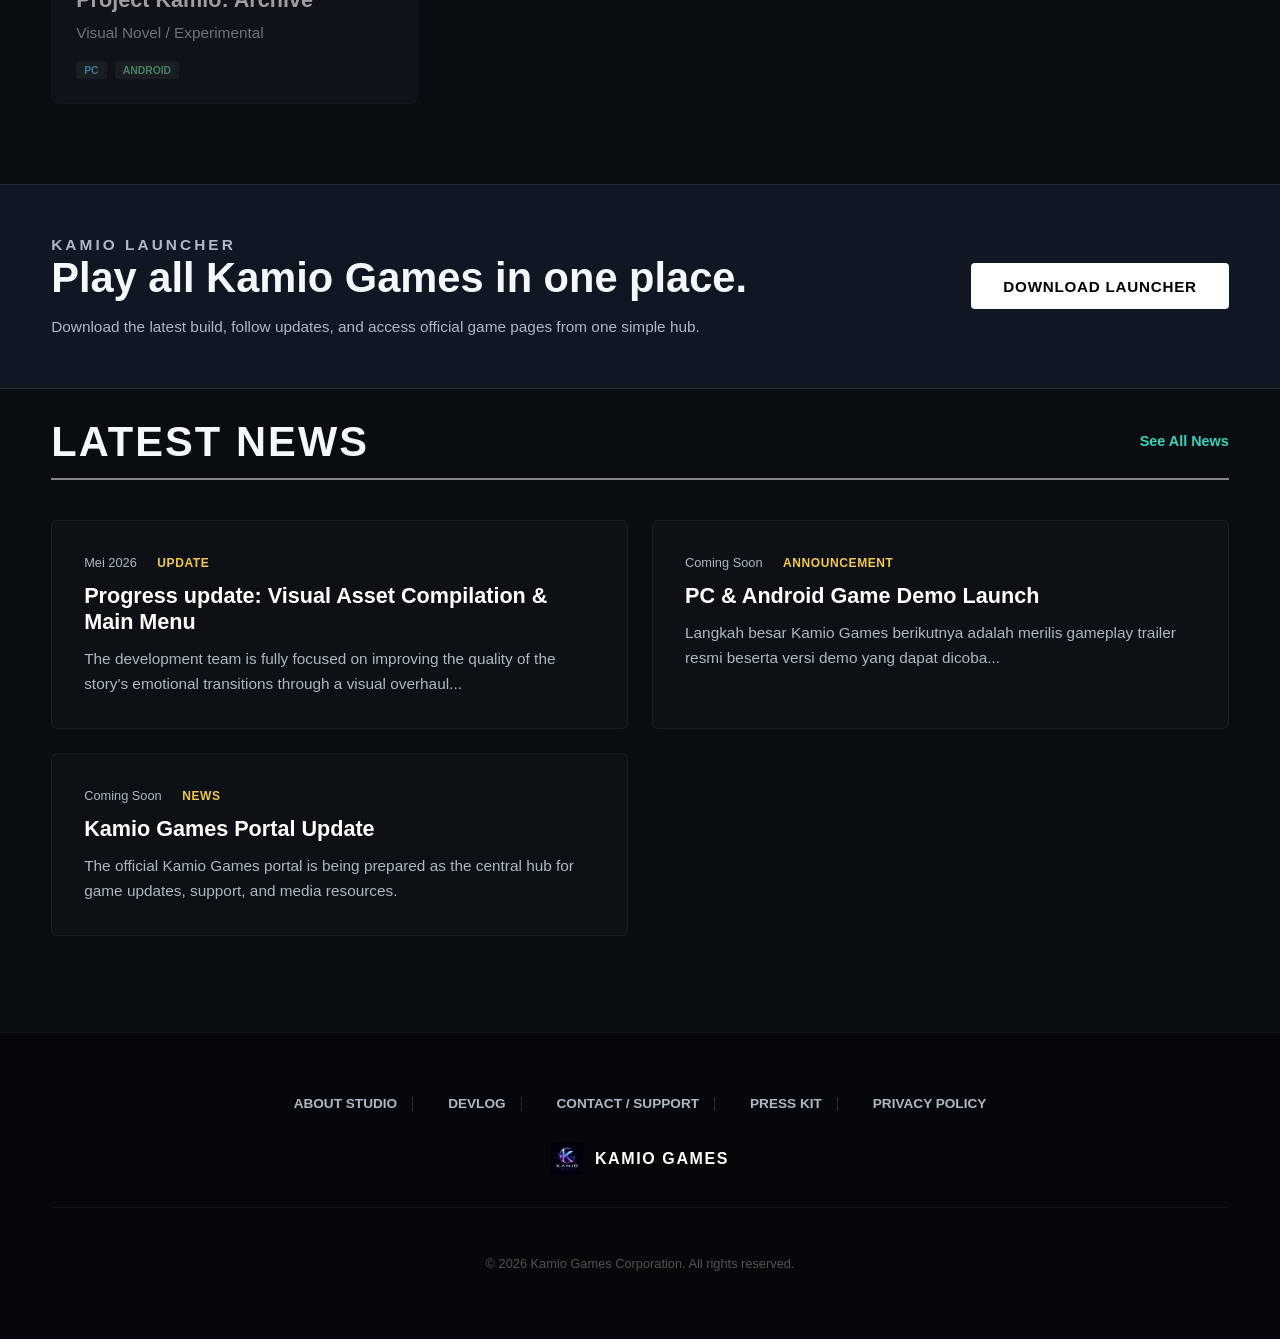
==== commit 0c260943: "revisi logo title-1" ====
--- a/Frontend/index.html
+++ b/Frontend/index.html
@@ -14,6 +14,7 @@
         aria-label="Kamio Games"
         style="height: 2.2rem; width: auto; border-radius: 0.3rem"
       >
+        <img src="../Asset/Kamio-games-logo.jpeg" alt="Kamio Logo" class="nav-logo">
         <span class="brand-text">KAMIO GAMES</span>
       </a>
       <nav class="main-nav" aria-label="Main navigation">
--- a/Frontend/styles.css
+++ b/Frontend/styles.css
@@ -1575,3 +1575,14 @@
     border-radius: 4px; font-weight: bold;
 }
 
+.nav-logo {
+    height: 35px;
+    width: auto;
+    margin-right: 10px;
+    vertical-align: middle;
+}
+
+.brand {
+    display: flex;
+    align-items: center;
+}
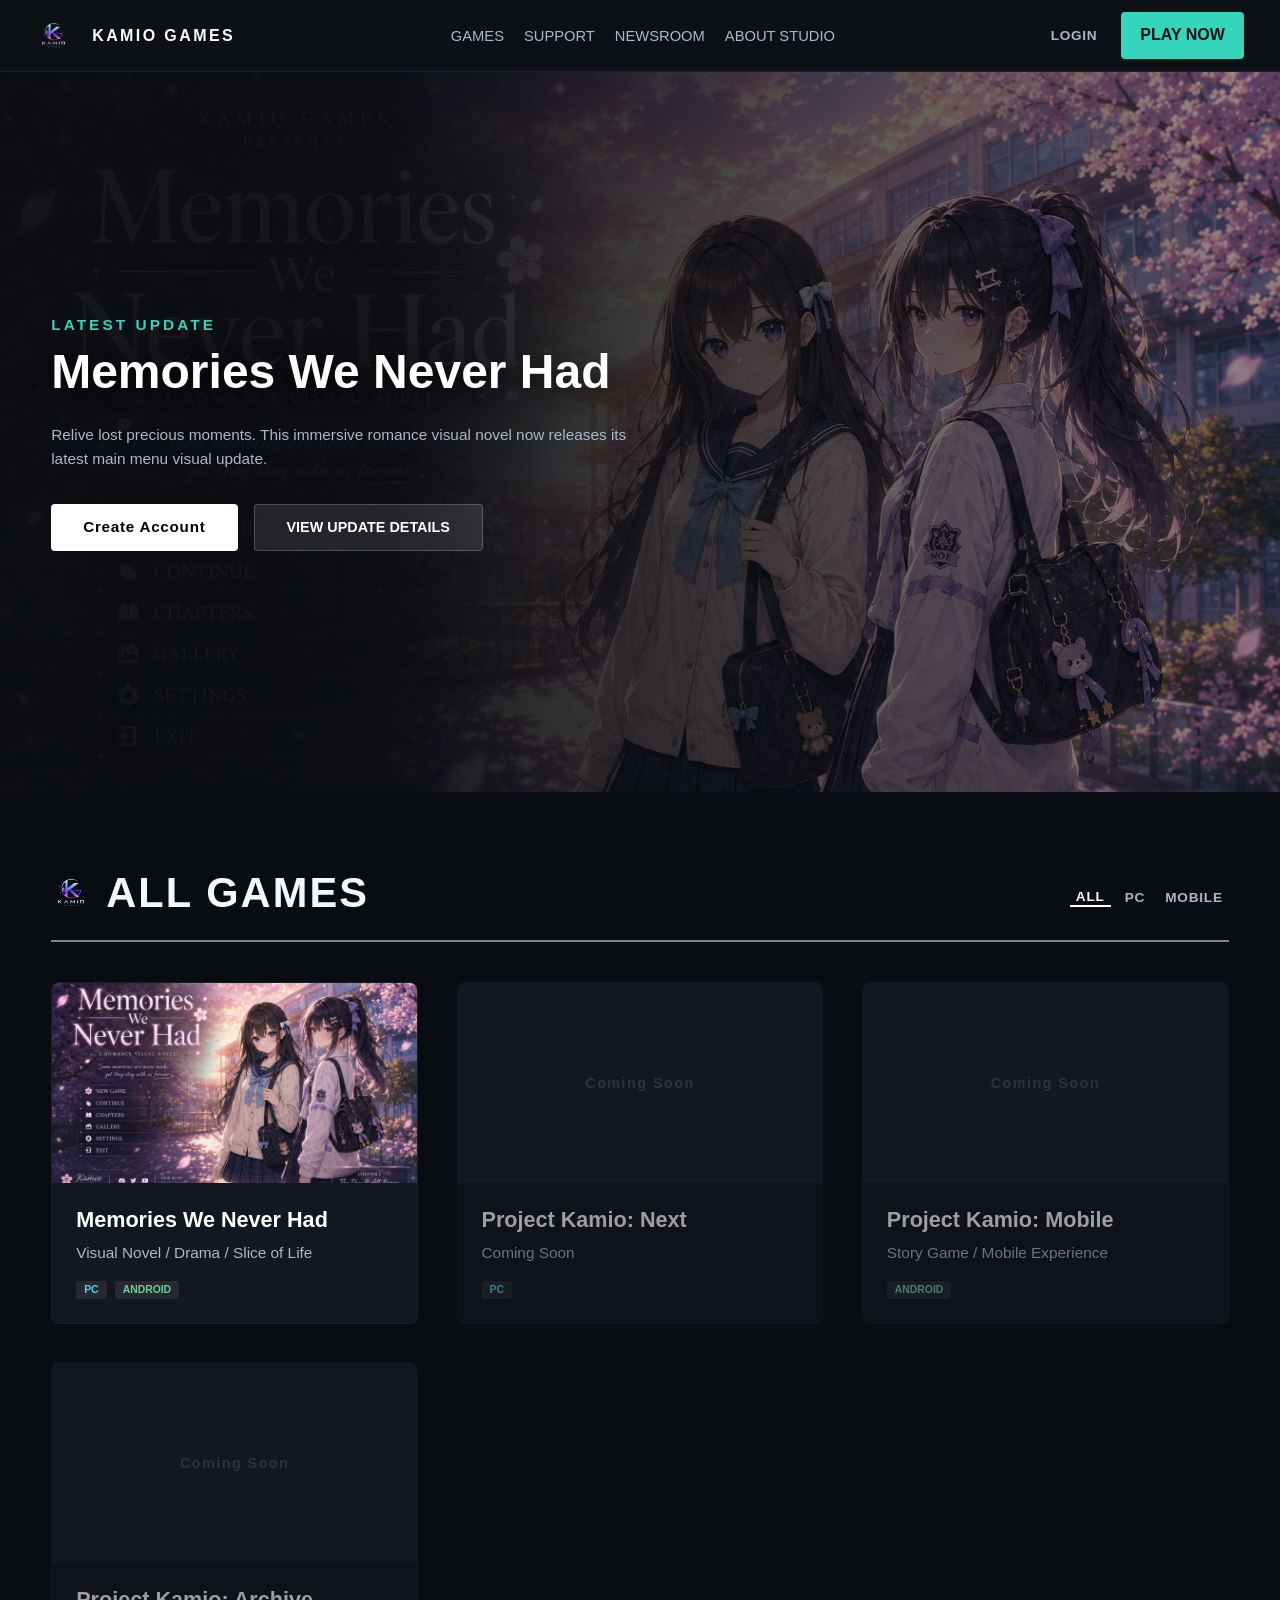
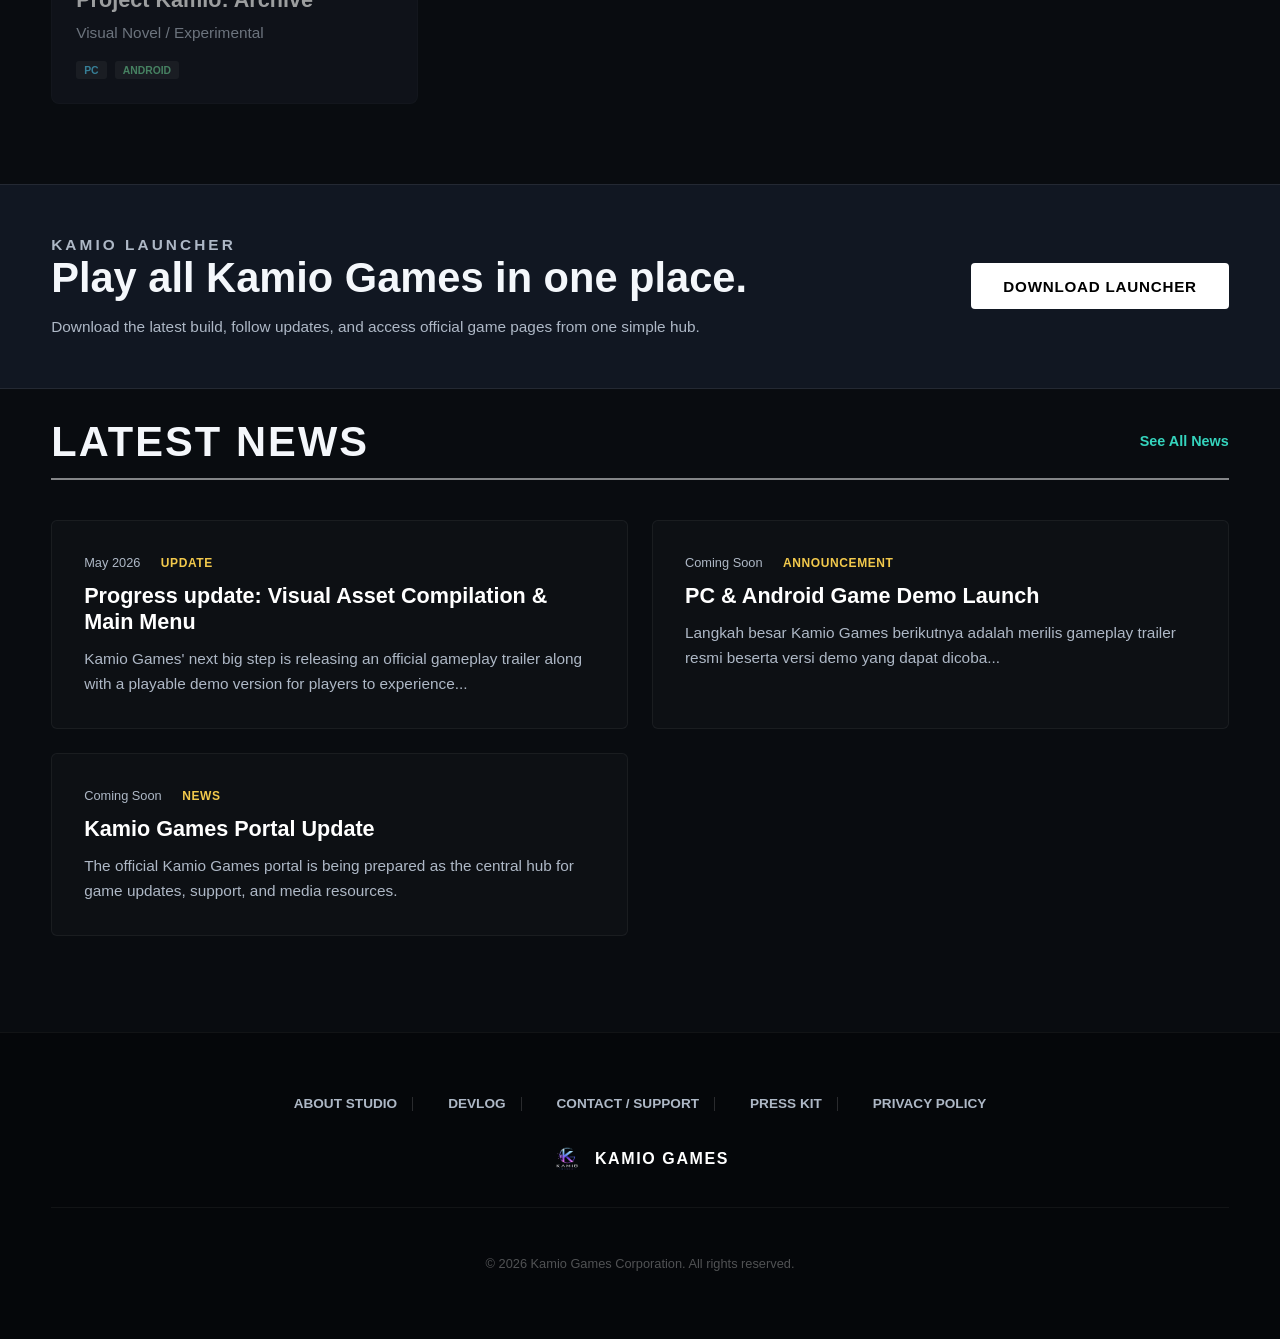
==== commit 5eb0e390: "revisi tampilan mobile dan perubahan bahasa" ====
--- a/Frontend/index.html
+++ b/Frontend/index.html
@@ -14,7 +14,11 @@
         aria-label="Kamio Games"
         style="height: 2.2rem; width: auto; border-radius: 0.3rem"
       >
-        <img src="../Asset/Kamio-games-logo.jpeg" alt="Kamio Logo" class="nav-logo">
+        <img
+          src="../Asset/Kamio-games-logo.png"
+          alt="Kamio Logo"
+          class="nav-logo"
+        />
         <span class="brand-text">KAMIO GAMES</span>
       </a>
       <nav class="main-nav" aria-label="Main navigation">
@@ -33,14 +37,17 @@
       <section class="portal-hero">
         <div class="portal-hero-overlay"></div>
         <div class="portal-hero-content">
-          <p class="hero-tagline">UPDATE TERBARU</p>
+          <p class="hero-tagline">LATEST UPDATE</p>
           <h1 class="hero-game-title">Memories We Never Had</h1>
           <p class="hero-game-desc">
             Relive lost precious moments. This immersive romance visual novel
             now releases its latest main menu visual update.
           </p>
           <div class="hero-portal-actions">
-            <a class="btn-primary-nexon" href="#"
+            <a
+              class="btn-primary-nexon"
+              href="javascript:void(0)"
+              onclick="showComingSoon('Login Fiture')"
               >Create Account</a
             >
             <a class="btn-secondary-nexon" href="devlog.html"
@@ -53,14 +60,24 @@
       <section id="games-section" class="portal-games-grid-container">
         <div class="section-header-nexon">
           <div class="title-with-logo">
-            <img src="../Asset/Kamio-games-logo.jpeg" alt="Logo" class="mini-logo">
+            <img
+              src="../Asset/Kamio-games-logo.png"
+              alt="Logo"
+              class="mini-logo"
+            />
             <h2>ALL GAMES</h2>
           </div>
 
           <div class="game-filters">
-            <button class="filter-btn active" type="button" data-filter="all">ALL</button>
-            <button class="filter-btn" type="button" data-filter="komputer">PC</button>
-            <button class="filter-btn" type="button" data-filter="mobile">MOBILE</button>
+            <button class="filter-btn active" type="button" data-filter="all">
+              ALL
+            </button>
+            <button class="filter-btn" type="button" data-filter="komputer">
+              PC
+            </button>
+            <button class="filter-btn" type="button" data-filter="mobile">
+              MOBILE
+            </button>
           </div>
         </div>
 
@@ -129,10 +146,16 @@
           <p class="hero-tagline">KAMIO LAUNCHER</p>
           <h2>Play all Kamio Games in one place.</h2>
           <p>
-            Download the latest build, follow updates, and access official game pages from one simple hub.
+            Download the latest build, follow updates, and access official game
+            pages from one simple hub.
           </p>
         </div>
-        <a class="btn-primary-nexon" href="#">DOWNLOAD LAUNCHER</a>
+        <a
+          class="btn-primary-nexon"
+          href="javascript:void(0)"
+          onclick="showComingSoon('Launcher app')"
+          >DOWNLOAD LAUNCHER</a
+        >
       </section>
 
       <section class="portal-news-section">
@@ -143,12 +166,13 @@
 
         <div class="news-list-nexon">
           <article class="news-item-card">
-            <span class="news-date">Mei 2026</span>
+            <span class="news-date">May 2026</span>
             <span class="news-category">UPDATE</span>
             <h3>Progress update: Visual Asset Compilation & Main Menu</h3>
             <p>
-              The development team is fully focused on improving the quality of
-              the story's emotional transitions through a visual overhaul...
+              Kamio Games' next big step is releasing an official gameplay
+              trailer along with a playable demo version for players to
+              experience...
             </p>
           </article>
 
@@ -180,7 +204,7 @@
         <div class="footer-brand-nexon">
           <img
             class="footer-logo"
-            src="../Asset/Kamio-games-logo.jpeg"
+            src="../Asset/Kamio-games-logo.png"
             alt="Kamio Games"
           />
           <span>KAMIO GAMES</span>
--- a/Frontend/styles.css
+++ b/Frontend/styles.css
@@ -713,8 +713,18 @@
 
 .contact-body {
   background:
-    linear-gradient(180deg, rgba(14, 17, 22, 0.35), rgba(14, 17, 22, 0.96)),
+    linear-gradient(180deg, rgba(14, 17, 22, 0.85), rgba(14, 17, 22, 0.95)),
     url("../Asset/main-menu.jpeg") center / cover fixed;
+  color: var(--text);
+}
+
+.contact-copy h1 {
+  color: #ffffff;
+  text-shadow: 0 4px 10px rgba(0, 0, 0, 0.5);
+}
+
+.contact-copy p {
+  color: var(--muted);
 }
 
 .contact-page {
@@ -1285,7 +1295,6 @@
   border-radius: 4px;
 }
 
-
 .footer-bottom-nexon p {
   color: rgba(255, 255, 255, 0.3);
   font-size: 0.8rem !important;
@@ -1327,6 +1336,16 @@
     flex-direction: column;
     align-items: flex-start;
   }
+
+  .inner-page,
+  .content-grid,
+  .content-panel,
+  .legal-copy,
+  .post-list {
+    padding-left: 1.25rem !important;
+    padding-right: 1.25rem !important;
+    box-sizing: border-box !important;
+  }
 }
 
 @media (max-width: 820px) {
@@ -1444,7 +1463,7 @@
     padding: 2.5rem 1.25rem !important;
   }
 
-/*
+  /*
   .footer-top-nexon {
     flex-direction: column;
     align-items: flex-start;
@@ -1460,84 +1479,128 @@
   .footer-links-nexon a {
     font-size: 0.8rem;
   }
-}
-
-h1 { font-size: clamp(2.2rem, 5vw, 4rem) !important; }
-h2 { font-size: clamp(1.6rem, 3.5vw, 2.6rem) !important; }
-h3 { font-size: clamp(1.1rem, 2vw, 1.35rem) !important; }
-
-.contact-copy h1 { font-size: clamp(3rem, 6vw, 5.5rem) !important; }
-
-.hero-game-title { font-size: clamp(1.8rem, 4vw, 3rem) !important; }
-
-.support-card strong { font-size: clamp(1.2rem, 2.5vw, 1.8rem) !important; }
-
-p, .hero-text, .preview-copy p, .about p, .post-list p, .final-cta p, .page-hero p, .content-panel p, .hero-game-desc {
-    font-size: clamp(0.95rem, 1.2vw, 1.05rem) !important;
-    line-height: 1.6 !important;
+
+  .inner-page,
+  .content-grid,
+  .content-panel,
+  .legal-copy,
+  .post-list {
+    padding-left: 1.25rem !important;
+    padding-right: 1.25rem !important;
+    box-sizing: border-box !important;
+  }
+}
+
+h1 {
+  font-size: clamp(2.2rem, 5vw, 4rem) !important;
+}
+h2 {
+  font-size: clamp(1.6rem, 3.5vw, 2.6rem) !important;
+}
+h3 {
+  font-size: clamp(1.1rem, 2vw, 1.35rem) !important;
+}
+
+.contact-copy h1 {
+  font-size: clamp(3rem, 6vw, 5.5rem) !important;
+}
+
+.hero-game-title {
+  font-size: clamp(1.8rem, 4vw, 3rem) !important;
+}
+
+.support-card strong {
+  font-size: clamp(1.2rem, 2.5vw, 1.8rem) !important;
+}
+
+p,
+.hero-text,
+.preview-copy p,
+.about p,
+.post-list p,
+.final-cta p,
+.page-hero p,
+.content-panel p,
+.hero-game-desc {
+  font-size: clamp(0.95rem, 1.2vw, 1.05rem) !important;
+  line-height: 1.6 !important;
 }
 
 @media screen and (max-width: 768px) {
-    body, main {
-        overflow-x: hidden !important;
-        width: 100% !important;
-    }
-
-    .portal-hero, .portal-games-grid-container, .portal-news-section, .launcher-section, .footer-top-nexon, .download-section {
-        padding-left: 1.25rem !important;
-        padding-right: 1.25rem !important;
-    }
-
-    .portal-hero {
-        height: auto !important;
-        min-height: 70vh !important;
-        padding-top: 6rem !important;
-        padding-bottom: 3rem !important;
-        align-items: center !important;
-    }
-
-    .hero-portal-actions, .download-actions {
-        flex-direction: column !important;
-        width: 100% !important;
-        gap: 0.8rem !important;
-    }
-    .hero-portal-actions a, .download-actions a {
-        width: 100% !important;
-        text-align: center !important;
-        justify-content: center !important;
-    }
-
-    .games-grid-nexon, .news-list-nexon, .feature-cards, .screenshot-row, .game-strip {
-        grid-template-columns: 1fr !important;
-        gap: 1.25rem !important;
-    }
-
-    .site-header {
-        padding: 0.5rem 1rem !important;
-        gap: 0.5rem !important;
-    }
-    .header-right-actions {
-        gap: 0.75rem !important;
-    }
-    .header-cta, .portal-cta {
-        padding: 0.4rem 0.8rem !important;
-        font-size: 0.75rem !important;
-        min-height: 0 !important;
-    }
-
-    .header-cta, .portal-cta {
-        padding: 0.4rem 0.8rem !important;
-        font-size: 0.75rem !important;
-        min-height: 0 !important;
-    }
-
-    .game-filters {
-        flex-wrap: wrap !important;
-    }
-
-    .filter-btn {
-        display: inline-block !important;
-    }
+  body,
+  main {
+    overflow-x: hidden !important;
+    width: 100% !important;
+  }
+
+  .portal-hero,
+  .portal-games-grid-container,
+  .portal-news-section,
+  .launcher-section,
+  .footer-top-nexon,
+  .download-section {
+    padding-left: 1.25rem !important;
+    padding-right: 1.25rem !important;
+  }
+
+  .portal-hero {
+    height: auto !important;
+    min-height: 70vh !important;
+    padding-top: 6rem !important;
+    padding-bottom: 3rem !important;
+    align-items: center !important;
+  }
+
+  .hero-portal-actions,
+  .download-actions {
+    flex-direction: column !important;
+    width: 100% !important;
+    gap: 0.8rem !important;
+  }
+  .hero-portal-actions a,
+  .download-actions a {
+    width: 100% !important;
+    text-align: center !important;
+    justify-content: center !important;
+  }
+
+  .games-grid-nexon,
+  .news-list-nexon,
+  .feature-cards,
+  .screenshot-row,
+  .game-strip {
+    grid-template-columns: 1fr !important;
+    gap: 1.25rem !important;
+  }
+
+  .site-header {
+    padding: 0.5rem 1rem !important;
+    gap: 0.5rem !important;
+  }
+  .header-right-actions {
+    gap: 0.75rem !important;
+  }
+  .header-cta,
+  .portal-cta {
+    padding: 0.4rem 0.8rem !important;
+    font-size: 0.75rem !important;
+    min-height: 0 !important;
+  }
+
+  .header-cta,
+  .portal-cta {
+    padding: 0.4rem 0.8rem !important;
+    font-size: 0.75rem !important;
+    min-height: 0 !important;
+  }
+
+  .game-filters {
+    flex-wrap: wrap !important;
+  }
+
+  .filter-btn {
+    display: inline-block !important;
+  }
 }
 
 .title-with-logo {
@@ -1553,36 +1616,137 @@
   object-fit: contain;
 }
 
+.inner-page,
+.content-grid,
+.content-panel,
+.legal-copy,
+.post-list {
+  padding-left: 1.25rem !important;
+  padding-right: 1.25rem !important;
+  box-sizing: border-box !important;
+}
+
 @media screen and (max-width: 768px) {
   .mini-logo {
     height: 30px;
   }
+
+  .inner-page,
+  .content-grid,
+  .content-panel,
+  .legal-copy,
+  .post-list {
+    padding-left: 1.25rem !important;
+    padding-right: 1.25rem !important;
+    box-sizing: border-box !important;
+  }
+
+  .inner-page,
+  .content-grid,
+  .content-panel,
+  .legal-copy,
+  .post-list {
+    padding-left: 1.25rem !important;
+    padding-right: 1.25rem !important;
+    box-sizing: border-box !important;
+  }
 }
 
 .popup-overlay {
-    position: fixed; top: 0; left: 0; width: 100%; height: 100%;
-    background: rgba(0, 0, 0, 0.9); display: flex;
-    justify-content: center; align-items: center; z-index: 9999;
-}
+  position: fixed;
+  top: 0;
+  left: 0;
+  width: 100%;
+  height: 100%;
+  background: rgba(0, 0, 0, 0.9);
+  display: flex;
+  justify-content: center;
+  align-items: center;
+  z-index: 9999;
+}
+
 .popup-content {
-    background: #202733; padding: 2rem; border-radius: 12px;
-    text-align: center; max-width: 400px; border: 1px solid #35d4bd;
-    color: white;
-}
+  background: #202733;
+  padding: 2rem;
+  border-radius: 12px;
+  text-align: center;
+  max-width: 400px;
+  border: 1px solid #35d4bd;
+  color: white;
+}
+
 .close-btn {
-    margin-top: 1rem; padding: 0.6rem 1.5rem; cursor: pointer;
-    background: #35d4bd; color: #0e1116; border: none;
-    border-radius: 4px; font-weight: bold;
+  margin-top: 1rem;
+  padding: 0.6rem 1.5rem;
+  cursor: pointer;
+  background: #35d4bd;
+  color: #0e1116;
+  border: none;
+  border-radius: 4px;
+  font-weight: bold;
 }
 
 .nav-logo {
-    height: 35px;
-    width: auto;
-    margin-right: 10px;
-    vertical-align: middle;
+  height: 35px;
+  width: auto;
+  margin-right: 10px;
+  vertical-align: middle;
 }
 
 .brand {
-    display: flex;
-    align-items: center;
-}
+  display: flex;
+  align-items: center;
+}
+
+.social-link {
+  display: flex;
+  flex-direction: column;
+  align-items: center;
+  justify-content: center;
+  text-align: center;
+  gap: 0.25rem;
+}
+
+.social-link img {
+  height: 2.5rem;
+  width: auto;
+  object-fit: contain;
+  margin-bottom: 0.25rem;
+}
+
+.accent-link {
+  color: var(--accent);
+  text-decoration: underline;
+}
+
+.social-grid {
+  display: grid;
+  grid-template-columns: repeat(3, minmax(0, 1fr));
+  gap: 1rem;
+  justify-items: center;
+}
+
+.social-grid a {
+  display: flex;
+  flex-direction: column;
+  align-items: center;
+  justify-content: center;
+  text-align: center;
+  width: 100%;
+  padding: 1.5rem 1rem;
+  border-radius: 0.4rem;
+}
+
+.social-grid a img {
+  display: block;
+  margin: 0 auto 0.5rem auto;
+  height: 2.5rem;
+  width: auto;
+  object-fit: contain;
+}
+
+@media (max-width: 820px) {
+  .social-grid {
+    grid-template-columns: 1fr;
+  }
+}
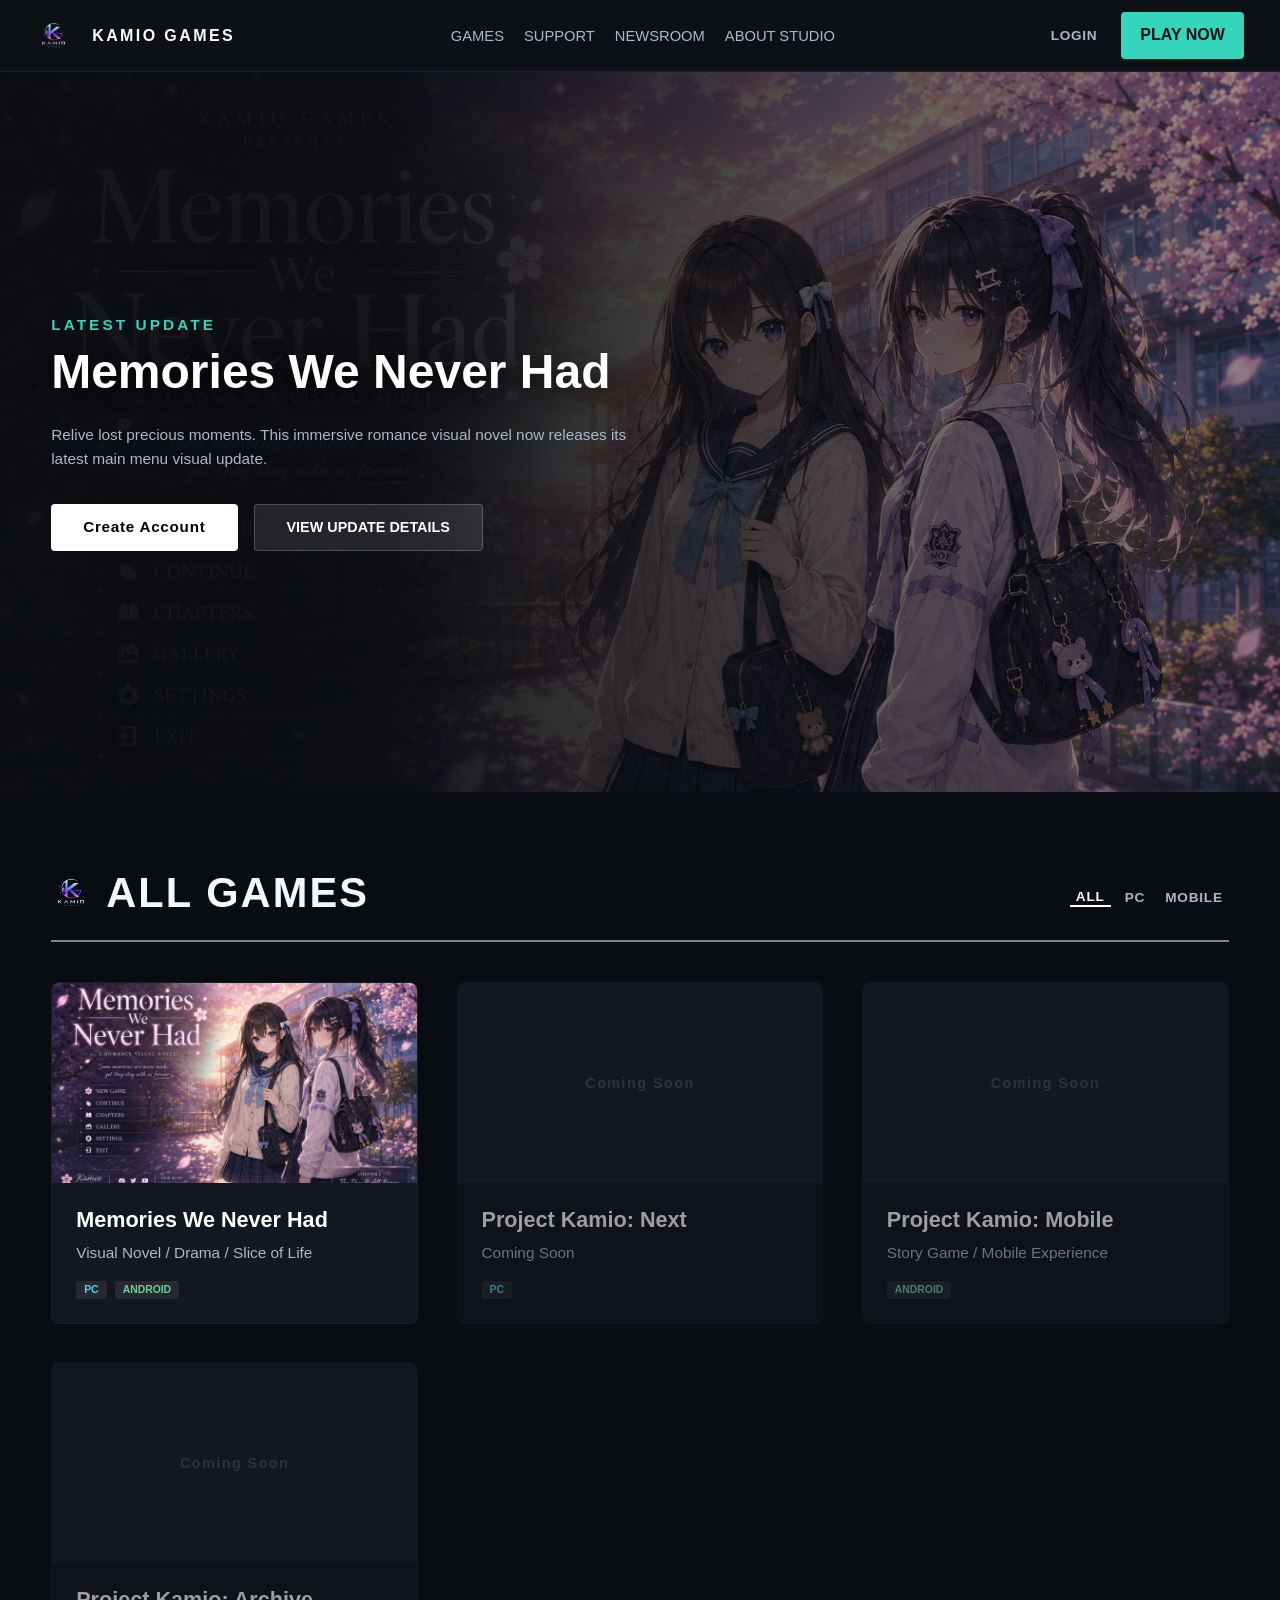
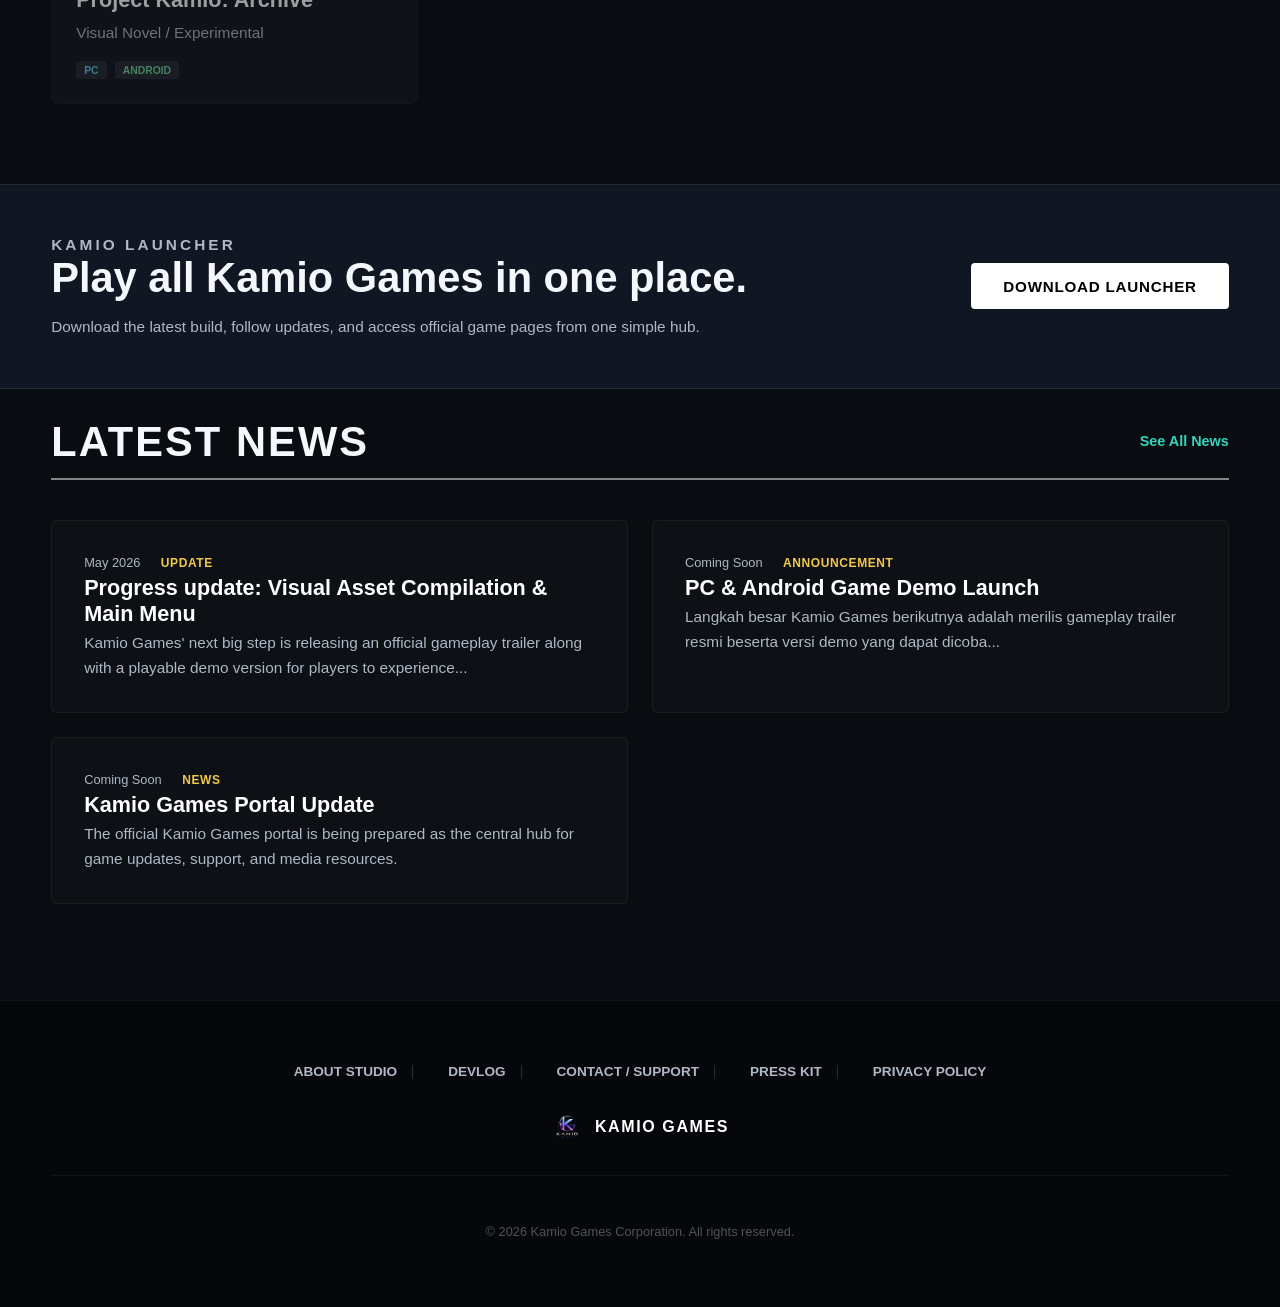
==== commit 74fc73ac: "space-line resize" ====
--- a/Frontend/index.html
+++ b/Frontend/index.html
@@ -47,7 +47,7 @@
             <a
               class="btn-primary-nexon"
               href="javascript:void(0)"
-              onclick="showComingSoon('Login Fiture')"
+              onclick="showComingSoon('')"
               >Create Account</a
             >
             <a class="btn-secondary-nexon" href="devlog.html"
--- a/Frontend/styles.css
+++ b/Frontend/styles.css
@@ -1223,7 +1223,7 @@
 }
 
 .news-item-card h3 {
-  margin: 0.75rem 0;
+  margin: 0.25rem 0;
   color: #fff;
   font-size: 1.2rem;
 }
@@ -1750,3 +1750,19 @@
     grid-template-columns: 1fr;
   }
 }
+
+@media screen and (max-width: 768px) {
+  .inner-page,
+  .content-grid,
+  .content-panel {
+    padding-top: 1rem !important;
+    padding-bottom: 1rem !important;
+  }
+
+  .page-hero {
+    min-height: auto !important;
+    padding: 2rem 0 !important;
+  }
+}
+
+
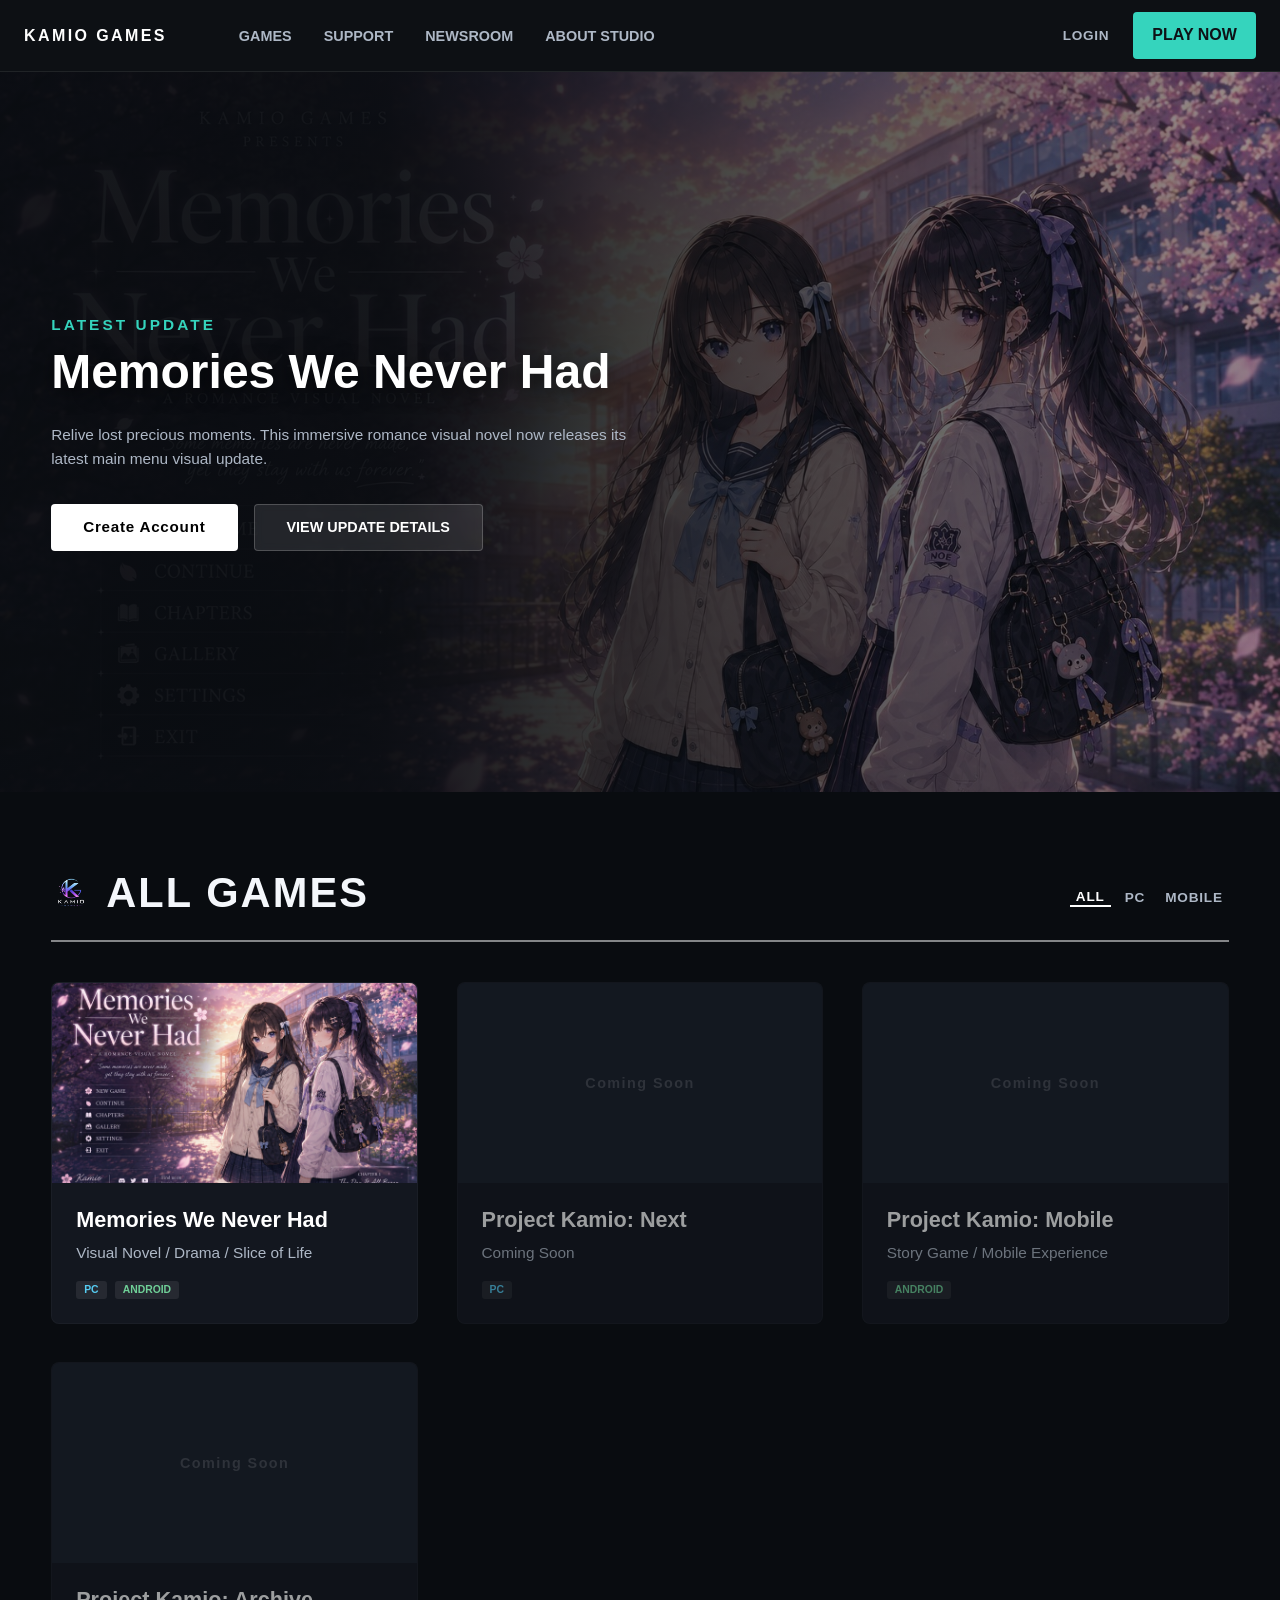
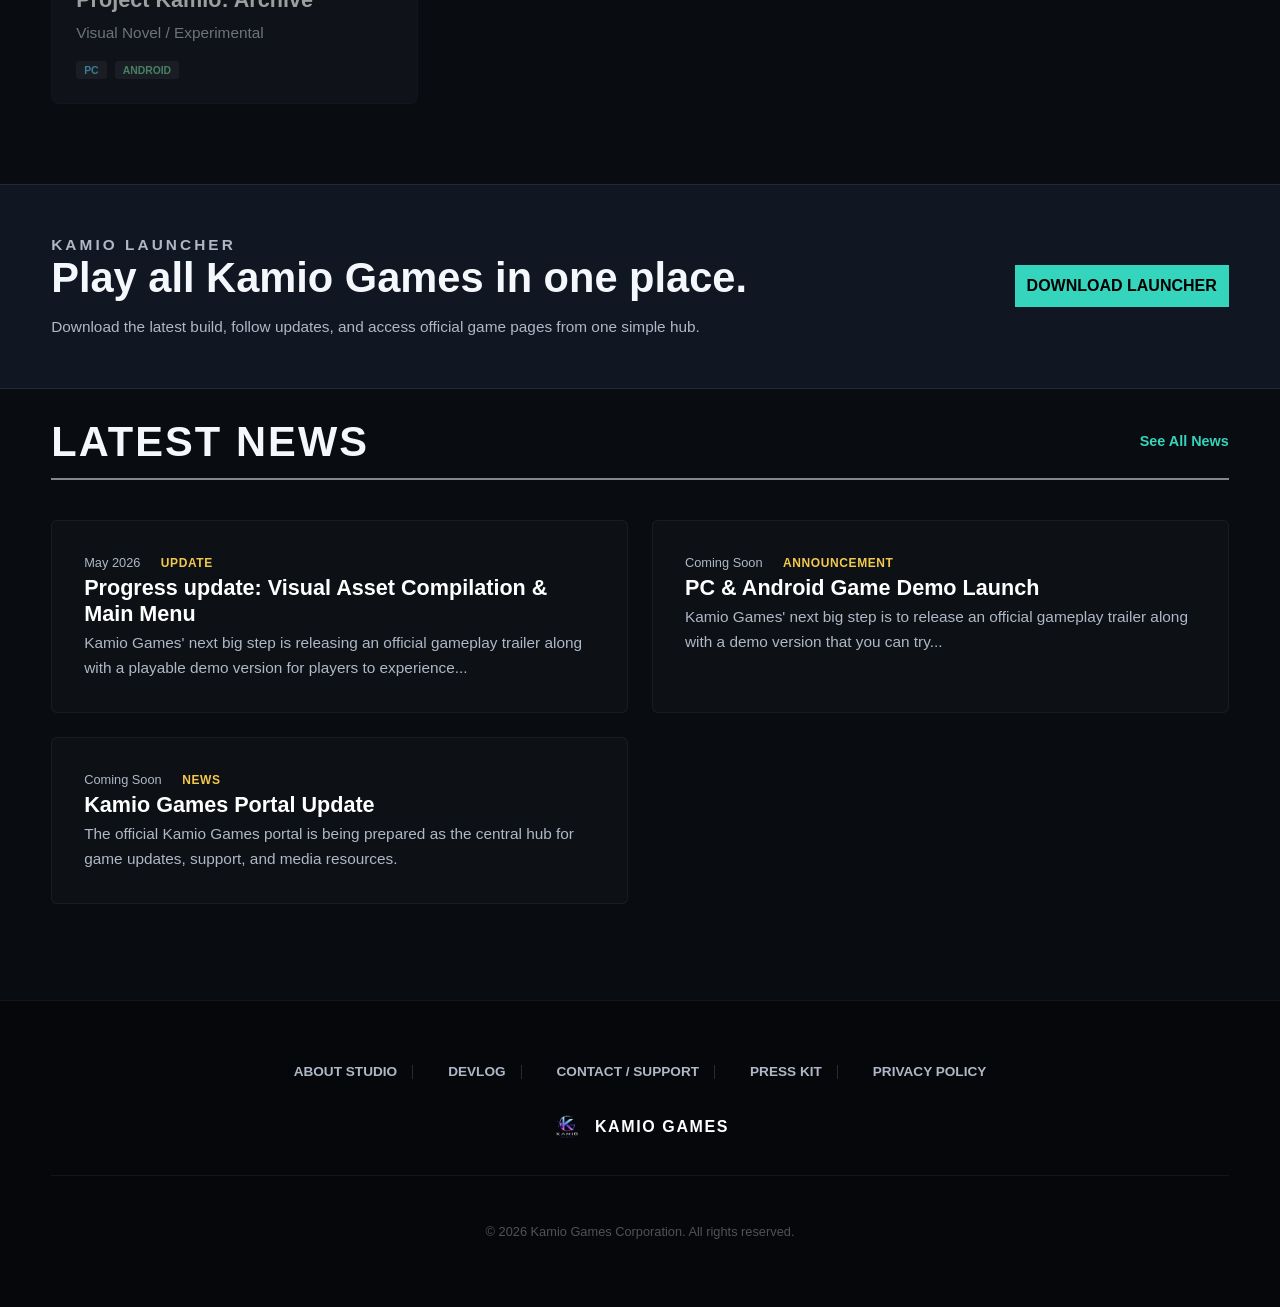
==== commit d566b3e3: "revisi header, navbar, tampilan mobile, pengecekan bahasa" ====
--- a/Frontend/index.html
+++ b/Frontend/index.html
@@ -5,33 +5,10 @@
     <meta name="viewport" content="width=device-width, initial-scale=1.0" />
     <title>Kamio Games - Official Website</title>
     <link rel="stylesheet" href="styles.css?v=10" />
+    <link rel="icon" type="image/png" href="../Asset/Kamio-games-logo.png" />
   </head>
   <body class="home-page">
-    <header class="site-header global-navbar">
-      <a
-        class="brand"
-        href="index.html"
-        aria-label="Kamio Games"
-        style="height: 2.2rem; width: auto; border-radius: 0.3rem"
-      >
-        <img
-          src="../Asset/Kamio-games-logo.png"
-          alt="Kamio Logo"
-          class="nav-logo"
-        />
-        <span class="brand-text">KAMIO GAMES</span>
-      </a>
-      <nav class="main-nav" aria-label="Main navigation">
-        <a href="#games-section" class="nav-link">GAMES</a>
-        <a href="contact.html" class="nav-link">SUPPORT</a>
-        <a href="devlog.html" class="nav-link">NEWSROOM</a>
-        <a href="about.html" class="nav-link">ABOUT STUDIO</a>
-      </nav>
-      <div class="header-right-actions">
-        <a class="header-login" href="#">LOGIN</a>
-        <a class="header-cta portal-cta" href="#games-section">PLAY NOW</a>
-      </div>
-    </header>
+    <div id="header-placeholder"></div>
 
     <main>
       <section class="portal-hero">
@@ -47,7 +24,7 @@
             <a
               class="btn-primary-nexon"
               href="javascript:void(0)"
-              onclick="showComingSoon('')"
+              onclick="showComingSoon('Account Creation')"
               >Create Account</a
             >
             <a class="btn-secondary-nexon" href="devlog.html"
@@ -150,10 +127,11 @@
             pages from one simple hub.
           </p>
         </div>
+
         <a
-          class="btn-primary-nexon"
           href="javascript:void(0)"
-          onclick="showComingSoon('Launcher app')"
+          onclick="showComingSoon('Kamio Launcher')"
+          class="mobile-register-btn"
           >DOWNLOAD LAUNCHER</a
         >
       </section>
@@ -181,8 +159,8 @@
             <span class="news-category">ANNOUNCEMENT</span>
             <h3>PC & Android Game Demo Launch</h3>
             <p>
-              Langkah besar Kamio Games berikutnya adalah merilis gameplay
-              trailer resmi beserta versi demo yang dapat dicoba...
+              Kamio Games' next big step is to release an official gameplay
+              trailer along with a demo version that you can try...
             </p>
           </article>
 
@@ -221,6 +199,7 @@
         <p>&copy; 2026 Kamio Games Corporation. All rights reserved.</p>
       </div>
     </footer>
-    <script src="portal.js?v=3"></script>
+    <script src="portal.js"></script>
+    <script src="popup.js"></script>
   </body>
 </html>
--- a/Frontend/styles.css
+++ b/Frontend/styles.css
@@ -46,27 +46,23 @@
 }
 
 .site-header {
+  display: flex;
+  align-items: center;
+  gap: 2.5rem;
+  padding: 0 2rem;
+  height: 4.5rem;
+  background: rgba(14, 17, 22, 0.95);
+  border-bottom: 1px solid rgba(255, 255, 255, 0.08);
   position: sticky;
   top: 0;
-  z-index: 10;
-  display: grid;
-  grid-template-columns: auto 1fr auto;
-  align-items: center;
-  gap: 2rem;
-  min-height: 4.5rem;
-  padding: 0 2.25rem;
-  background: rgba(12, 15, 20, 0.92);
-  border-bottom: 1px solid rgba(255, 255, 255, 0.08);
-  backdrop-filter: blur(16px);
-}
-
-.brand,
-.footer-brand {
-  display: inline-flex;
+  z-index: 100;
+}
+
+.brand {
+  display: flex;
   align-items: center;
   gap: 0.7rem;
   font-weight: 800;
-  letter-spacing: 0;
 }
 
 .brand-mark {
@@ -90,12 +86,20 @@
 }
 
 .main-nav {
-  justify-content: center;
+  display: flex;
+  gap: 2rem;
+  margin-right: auto;
+}
+
+.main-nav a {
+  color: var(--muted);
+  font-size: 0.9rem;
+  transition: color 0.2s;
 }
 
 .main-nav a:hover,
 .site-footer a:hover {
-  color: var(--text);
+  color: #fff;
 }
 
 .header-cta,
@@ -1665,24 +1669,43 @@
   z-index: 9999;
 }
 
+/* Pop-up Styles */
+.popup-overlay {
+  position: fixed;
+  top: 0;
+  left: 0;
+  width: 100%;
+  height: 100%;
+  background: rgba(0, 0, 0, 0.85);
+  display: flex;
+  justify-content: center;
+  align-items: center;
+  z-index: 10000; /* Paling atas */
+}
+
 .popup-content {
-  background: #202733;
-  padding: 2rem;
+  background: #171c24;
+  padding: 2.5rem;
   border-radius: 12px;
   text-align: center;
   max-width: 400px;
-  border: 1px solid #35d4bd;
-  color: white;
+  border: 1px solid #343d4c;
+  color: #f4f7fb;
+}
+
+.popup-content h3 {
+  margin-top: 0;
+  color: #35d4bd;
 }
 
 .close-btn {
-  margin-top: 1rem;
-  padding: 0.6rem 1.5rem;
+  margin-top: 1.5rem;
+  padding: 0.8rem 2rem;
+  background: #35d4bd;
+  border: none;
+  border-radius: 6px;
   cursor: pointer;
-  background: #35d4bd;
   color: #0e1116;
-  border: none;
-  border-radius: 4px;
   font-weight: bold;
 }
 
@@ -1765,4 +1788,126 @@
   }
 }
 
-
+/* Tampilan Desktop Nexon Style */
+.global-navbar {
+  display: flex;
+  align-items: center;
+  justify-content: space-between;
+  padding: 0 1.5rem;
+  height: 4.5rem;
+}
+
+.brand {
+  display: flex;
+  align-items: center;
+  gap: 0.75rem;
+} /* Nama dekat logo */
+.main-nav {
+  display: flex;
+  gap: 2rem;
+  margin-left: 2rem;
+  margin-right: auto;
+}
+.nav-link {
+  color: #fff;
+  font-weight: 600;
+  font-size: 0.9rem;
+}
+
+/* Mobile Menu Toggle - Sembunyikan di Desktop */
+.mobile-menu-toggle {
+  display: none;
+  background: none;
+  border: none;
+  cursor: pointer;
+  flex-direction: column;
+  gap: 5px;
+}
+.bar {
+  width: 25px;
+  height: 3px;
+  background: white;
+}
+
+/* Responsive Mobile */
+@media (max-width: 992px) {
+  .main-nav,
+  .desktop-only {
+    display: none;
+  } /* Sembunyikan menu desktop */
+  .mobile-menu-toggle {
+    display: flex;
+  } /* Tampilkan garis 3 */
+}
+
+/* Pastikan overlay tinggi penuh dan muncul dari kanan */
+.mobile-menu-overlay {
+  display: none;
+  position: fixed;
+  top: 0;
+  right: -100%;
+  width: min(80vw, 300px);
+  height: 100vh;
+  background: #0e1116;
+  padding: 4.5rem 1.5rem 2rem 1.5rem; /* Padding atas harus >= tinggi navbar */
+  z-index: 9999;
+  flex-direction: column;
+  transition: right 0.4s ease;
+  box-shadow: -5px 0 15px rgba(0, 0, 0, 0.5);
+}
+
+.mobile-menu-overlay.active {
+  display: flex !important;
+  right: 0 !important;
+}
+
+/* Sembunyikan Login di mobile agar tidak duplikat */
+@media (max-width: 992px) {
+  .header-login {
+    display: none !important;
+  }
+}
+
+/* Memisahkan daftar menu dengan tombol aksi */
+.mobile-nav-links {
+  margin-top: 1rem;
+  display: flex;
+  flex-direction: column;
+  gap: 2rem;
+}
+
+.mobile-auth-actions {
+  margin-top: auto; /* Mendorong ke bawah secara otomatis */
+  padding-bottom: 2rem;
+  display: flex;
+  flex-direction: column;
+  gap: 10px;
+}
+
+.close-menu-btn {
+  position: absolute;
+  top: 0; /* Tempel ke paling atas */
+  right: 0; /* Tempel ke paling kanan */
+  width: 4.5rem; /* Lebar sama dengan area tombol menu */
+  height: 4.5rem; /* Tinggi sama dengan tinggi navbar */
+  background: none;
+  border: none;
+  color: #fff;
+  font-size: 1.8rem;
+  cursor: pointer;
+  display: flex;
+  align-items: center;
+  justify-content: center;
+}
+
+/* Styling untuk elemen di dalam overlay */
+.mobile-nav-links {
+    display: flex; flex-direction: column; gap: 2rem;
+    padding: 1.5rem; margin-top: 2rem;
+}
+.mobile-auth-actions {
+    margin-top: auto; padding: 1.5rem;
+    display: flex; flex-direction: column; gap: 10px;
+}
+.mobile-login-btn { padding: 12px; border: 1px solid #555; text-align: center; }
+.mobile-register-btn { padding: 12px; background: #35d4bd; color: black; text-align: center; font-weight: bold; }
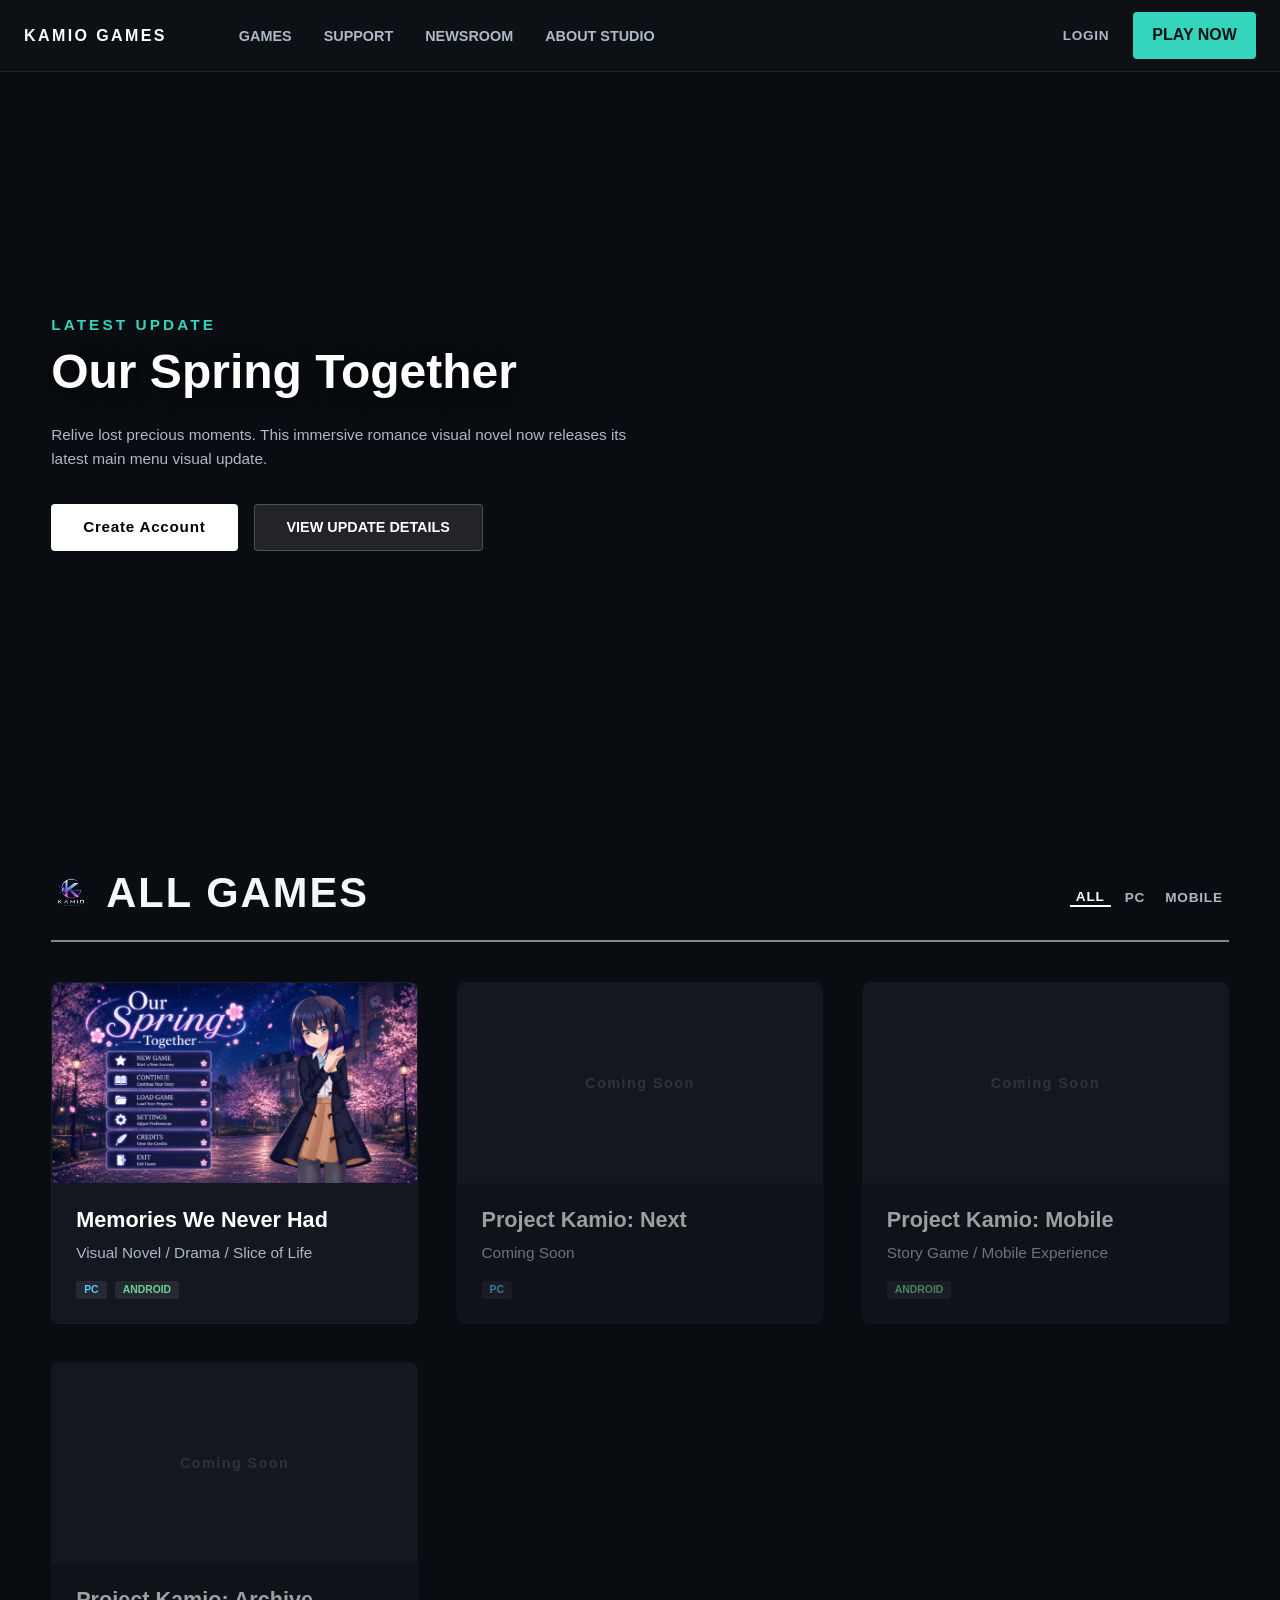
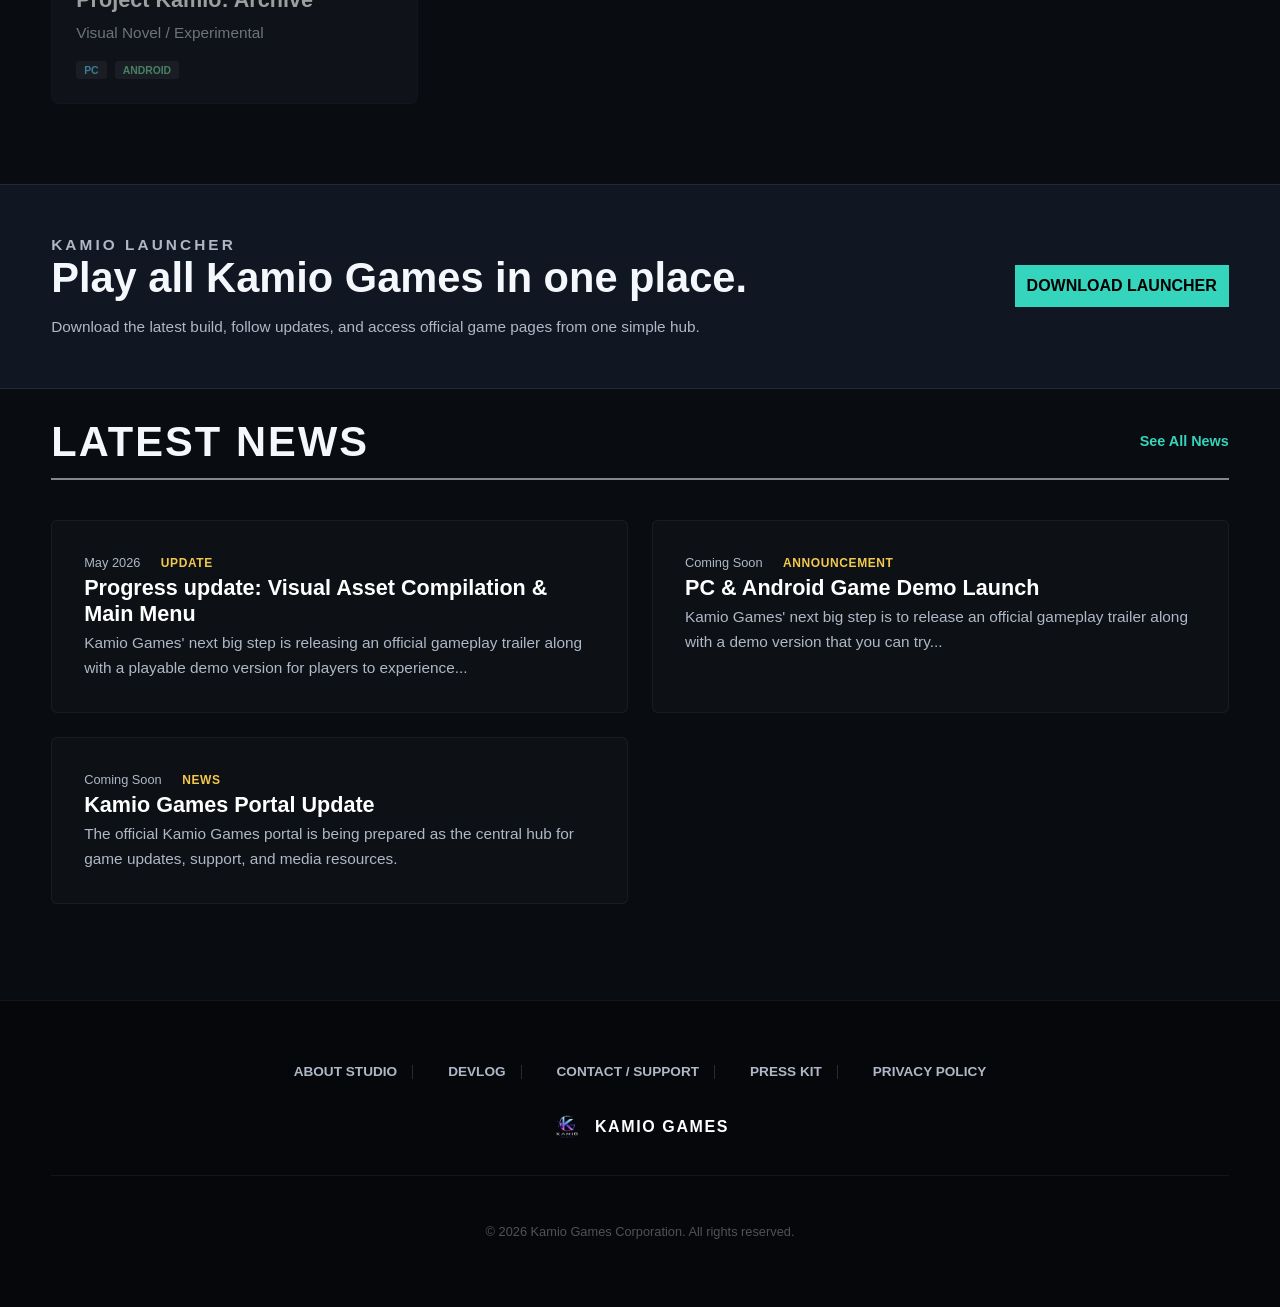
==== commit 17a11faf: "update beberapa thing" ====
--- a/Frontend/index.html
+++ b/Frontend/index.html
@@ -4,8 +4,8 @@
     <meta charset="UTF-8" />
     <meta name="viewport" content="width=device-width, initial-scale=1.0" />
     <title>Kamio Games - Official Website</title>
-    <link rel="stylesheet" href="styles.css?v=10" />
-    <link rel="icon" type="image/png" href="../Asset/Kamio-games-logo.png" />
+    <link rel="stylesheet" href="styles.css?v=12" />
+    <link rel="icon" type="image/png" href="Asset/Kamio-games-logo.png" />
   </head>
   <body class="home-page">
     <div id="header-placeholder"></div>
@@ -15,7 +15,7 @@
         <div class="portal-hero-overlay"></div>
         <div class="portal-hero-content">
           <p class="hero-tagline">LATEST UPDATE</p>
-          <h1 class="hero-game-title">Memories We Never Had</h1>
+          <h1 class="hero-game-title">Our Spring Together</h1>
           <p class="hero-game-desc">
             Relive lost precious moments. This immersive romance visual novel
             now releases its latest main menu visual update.
@@ -38,7 +38,7 @@
         <div class="section-header-nexon">
           <div class="title-with-logo">
             <img
-              src="../Asset/Kamio-games-logo.png"
+              src="Asset/Kamio-games-logo.png"
               alt="Logo"
               class="mini-logo"
             />
@@ -61,7 +61,7 @@
         <div class="games-grid-nexon">
           <div class="game-card-nexon" data-platforms="pc mobile">
             <div class="card-img-wrapper">
-              <img src="../Asset/main-menu.jpeg" alt="Memories We Never Had" />
+              <img src="Asset/s1.jpeg" alt="Our Spring Together" />
               <div class="card-hover-overlay">
                 <a href="mwh.html" class="card-btn">Official Site</a>
               </div>
@@ -182,7 +182,7 @@
         <div class="footer-brand-nexon">
           <img
             class="footer-logo"
-            src="../Asset/Kamio-games-logo.png"
+            src="Asset/Kamio-games-logo.png"
             alt="Kamio Games"
           />
           <span>KAMIO GAMES</span>
--- a/Frontend/styles.css
+++ b/Frontend/styles.css
@@ -24,8 +24,8 @@
 body {
   margin: 0;
   background:
-    linear-gradient(180deg, rgba(14, 17, 22, 0.86), #0e1116 34rem),
-    url("../Asset/main-menu.jpeg");
+    linear-gradient(180deg, rgba(14, 17, 22, 0.65), #0e1116 34rem),
+    url("Asset/s1.jpeg");
   background-attachment: fixed;
   background-position: center top;
   background-size: cover;
@@ -552,7 +552,7 @@
 .download-page {
   background:
     linear-gradient(180deg, rgba(14, 17, 22, 0.35), rgba(14, 17, 22, 0.96)),
-    url("../Asset/main-menu.jpeg");
+    url("Asset/main-menu.jpeg");
   background-position: center;
   background-size: cover;
   background-attachment: fixed;
@@ -718,7 +718,7 @@
 .contact-body {
   background:
     linear-gradient(180deg, rgba(14, 17, 22, 0.85), rgba(14, 17, 22, 0.95)),
-    url("../Asset/main-menu.jpeg") center / cover fixed;
+    url("Asset/main-menu.jpeg") center / cover fixed;
   color: var(--text);
 }
 
@@ -932,7 +932,7 @@
       rgba(9, 12, 16, 0.95) 30%,
       rgba(9, 12, 16, 0.4) 100%
     ),
-    url("../Asset/main-menu.jpeg") no-repeat center top;
+    url("Asset/main-menu.jpeg") no-repeat center top;
   background-size: cover;
   overflow: hidden;
 }
@@ -1849,9 +1849,9 @@
   width: min(80vw, 300px);
   height: 100vh;
   background: #0e1116;
-  padding: 4.5rem 1.5rem 2rem 1.5rem; /* Padding atas harus >= tinggi navbar */
   z-index: 9999;
   flex-direction: column;
+  padding: 1rem; /* Padding luar lebih kecil */
   transition: right 0.4s ease;
   box-shadow: -5px 0 15px rgba(0, 0, 0, 0.5);
 }
@@ -1870,18 +1870,32 @@
 
 /* Memisahkan daftar menu dengan tombol aksi */
 .mobile-nav-links {
-  margin-top: 1rem;
   display: flex;
   flex-direction: column;
-  gap: 2rem;
+  gap: 1.5rem; /* Jarak antar menu lebih rapat */
+  margin-top: 2rem;
+  padding-left: 0.5rem;
+}
+
+.mobile-nav-links a {
+  font-size: 1.2rem;
+  font-weight: 500;
+  color: var(--text);
+  opacity: 0.9;
 }
 
 .mobile-auth-actions {
-  margin-top: auto; /* Mendorong ke bawah secara otomatis */
+  margin-top: auto; /* Mendorong ke bawah */
+  display: flex;
+  flex-direction: column;
+  gap: 0.75rem; /* Jarak antar tombol lebih rapat */
   padding-bottom: 2rem;
-  display: flex;
-  flex-direction: column;
-  gap: 10px;
+}
+.mobile-auth-actions a {
+  padding: 0.8rem;
+  text-align: center;
+  border-radius: 4px;
+  font-weight: 600;
 }
 
 .close-menu-btn {
@@ -1902,12 +1916,75 @@
 
 /* Styling untuk elemen di dalam overlay */
 .mobile-nav-links {
-    display: flex; flex-direction: column; gap: 2rem;
-    padding: 1.5rem; margin-top: 2rem;
-}
+  display: flex;
+  flex-direction: column;
+  gap: 1.5rem; /* Jarak antar menu lebih rapat */
+  margin-top: 2rem;
+  padding-left: 0.5rem;
+}
+.mobile-nav-links a {
+  font-size: 1.2rem;
+  font-weight: 500;
+  color: var(--text);
+  opacity: 0.9;
+}
+
 .mobile-auth-actions {
-    margin-top: auto; padding: 1.5rem;
-    display: flex; flex-direction: column; gap: 10px;
-}
-.mobile-login-btn { padding: 12px; border: 1px solid #555; text-align: center; }
-.mobile-register-btn { padding: 12px; background: #35d4bd; color: black; text-align: center; font-weight: bold; }
+  margin-top: auto; /* Mendorong ke bawah */
+  display: flex;
+  flex-direction: column;
+  gap: 0.75rem; /* Jarak antar tombol lebih rapat */
+  padding-bottom: 2rem;
+}
+.mobile-auth-actions a {
+  padding: 0.8rem;
+  text-align: center;
+  border-radius: 4px;
+  font-weight: 600;
+}
+.mobile-login-btn {
+  padding: 12px;
+  border: 1px solid #555;
+  text-align: center;
+}
+.mobile-register-btn {
+  padding: 12px;
+  background: #35d4bd;
+  color: black;
+  text-align: center;
+  font-weight: bold;
+}
+
+@media (max-width: 768px) {
+  /* Hilangkan margin bawaan agar tidak ada celah kosong */
+  .footer-top-nexon,
+  .footer-links-nexon,
+  .footer-bottom-nexon,
+  .footer-bottom-nexon p {
+    margin: 0 !important;
+    padding: 0 !important;
+  }
+
+  /* Rapatkan kontainer utama footer */
+  .footer-top-nexon {
+    padding-bottom: 0.5rem !important;
+  }
+
+  /* Rapatkan link footer */
+  .footer-links-nexon {
+    gap: 0.2rem 1rem !important; /* Jarak vertikal diperkecil jadi 0.2rem */
+    line-height: 1.2; /* Mengatur tinggi baris teks */
+  }
+
+  /* Rapatkan teks copyright */
+  .footer-bottom-nexon {
+    padding-top: 0.5rem !important;
+  }
+}
+
+.frame-image {
+  width: 100%;
+  height: 100%;
+  object-fit: cover; /* Memastikan gambar memenuhi frame tanpa merusak proporsi */
+  border-radius: inherit; /* Mengikuti lengkungan (border-radius) dari art-frame jika ada */
+}
